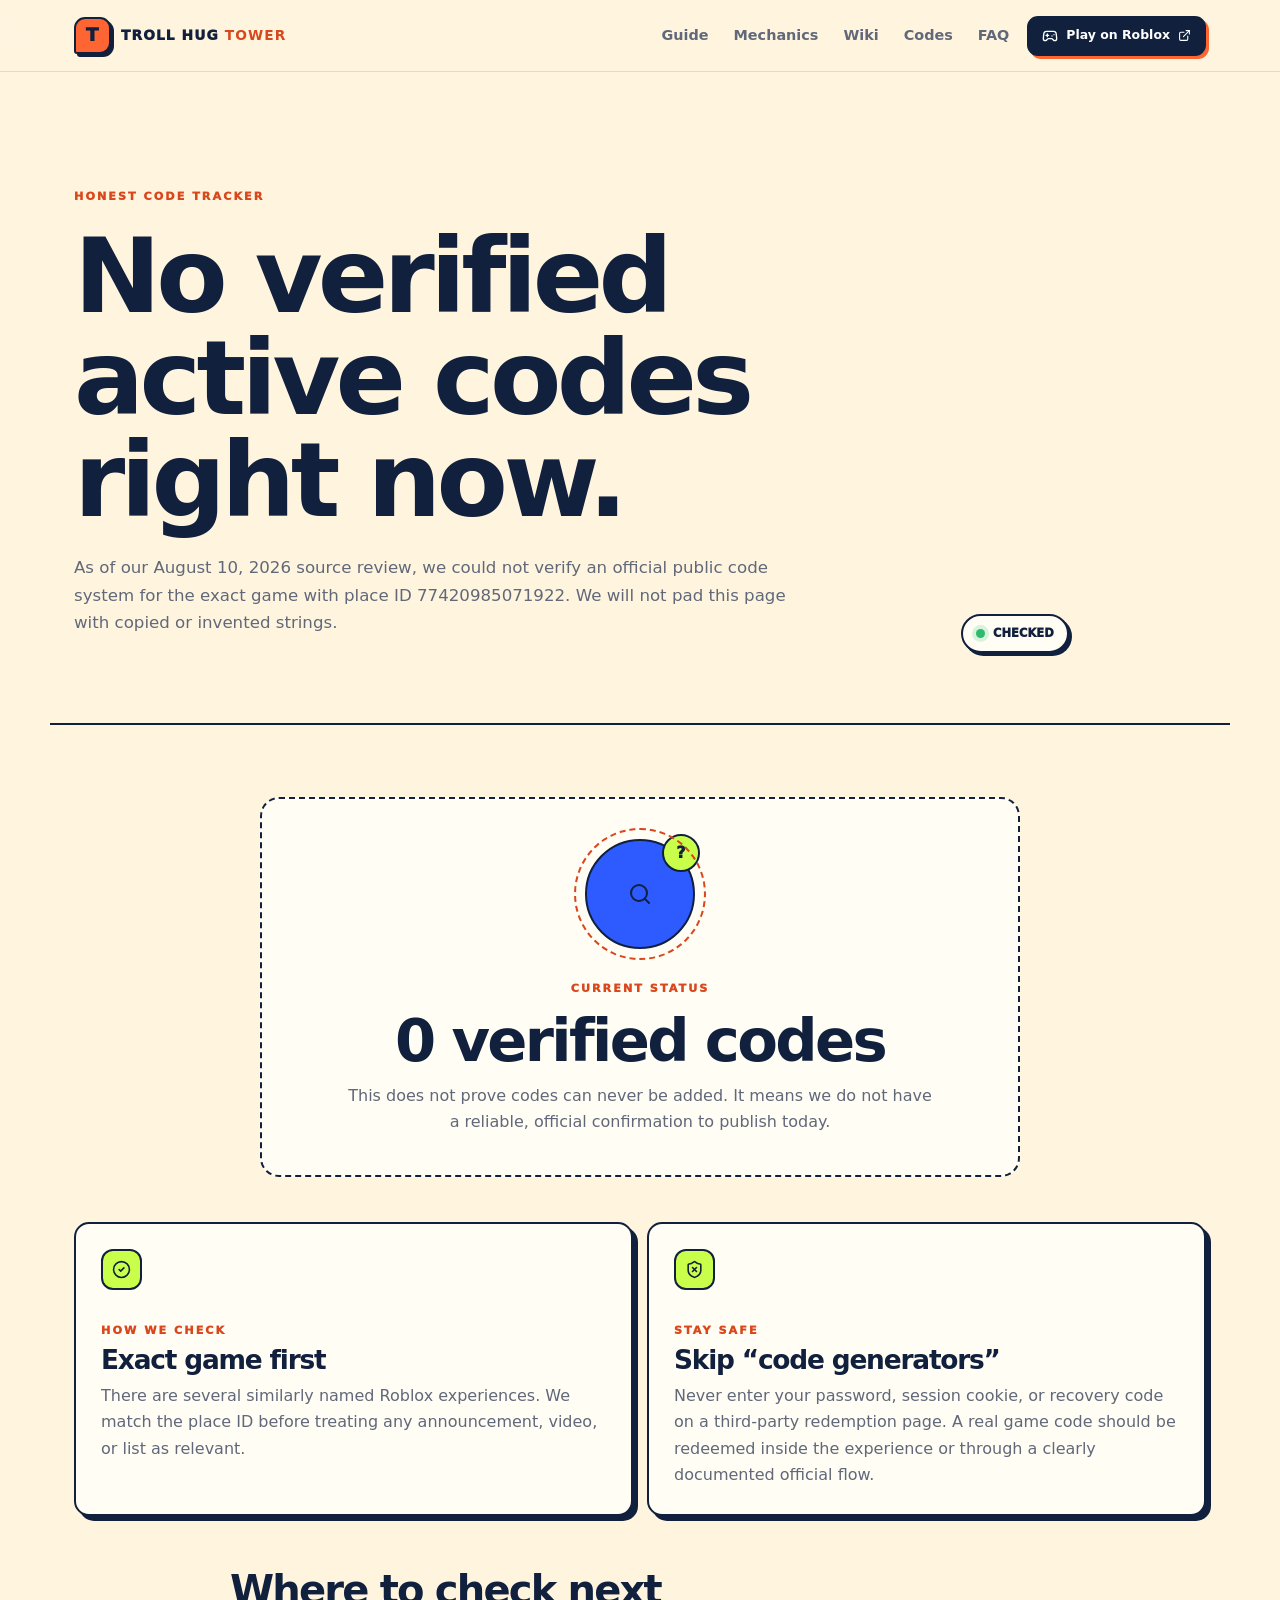
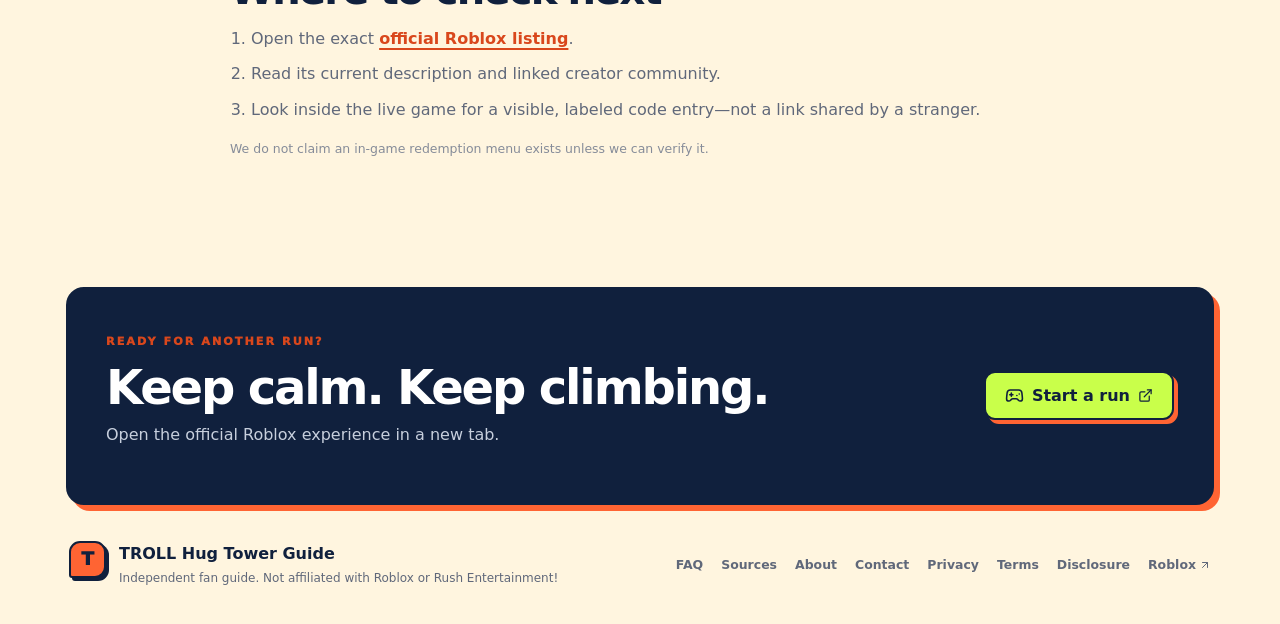
==== codes/index.html @ b9ec16e3 "Deploy TROLL Hug Tower guide" ====
<!DOCTYPE html><html lang="en"><head><meta charSet="utf-8"/><meta name="viewport" content="width=device-width, initial-scale=1"/><link rel="stylesheet" href="/_next/static/chunks/0kph47~e-.7jf.css" data-precedence="next"/><link rel="preload" as="script" fetchPriority="low" href="/_next/static/chunks/0tjosc5d5mc5-.js"/><script src="/_next/static/chunks/0037m9gpw..r6.js" async=""></script><script src="/_next/static/chunks/0lb28vs8w.3hs.js" async=""></script><script src="/_next/static/chunks/0f9v5zx4aqx9k.js" async=""></script><script src="/_next/static/chunks/turbopack-0t.p49p1cvdat.js" async=""></script><script src="/_next/static/chunks/05tnz4239b_il.js" async=""></script><script src="/_next/static/chunks/0p1ssqxck89fw.js" async=""></script><meta name="theme-color" content="#fff5df"/><meta name="color-scheme" content="light"/><title>TROLL Hug Tower Codes | THT Guide</title><meta name="description" content="Current TROLL Hug Tower code status, how we verify code claims, and how to avoid fake generators or unsafe redemption links."/><meta name="application-name" content="TROLL Hug Tower Guide"/><link rel="manifest" href="/manifest.webmanifest"/><meta name="robots" content="index, follow"/><link rel="canonical" href="https://trollhugtowerguide.wiki/codes/"/><meta property="og:title" content="TROLL Hug Tower Codes"/><meta property="og:description" content="Current TROLL Hug Tower code status, how we verify code claims, and how to avoid fake generators or unsafe redemption links."/><meta property="og:url" content="https://trollhugtowerguide.wiki/codes/"/><meta property="og:site_name" content="TROLL Hug Tower Guide"/><meta property="og:image" content="https://trollhugtowerguide.wiki/og.png"/><meta property="og:image:width" content="1731"/><meta property="og:image:height" content="909"/><meta property="og:image:alt" content="TROLL Hug Tower Guide — climb smart, expect chaos"/><meta property="og:type" content="website"/><meta name="twitter:card" content="summary_large_image"/><meta name="twitter:title" content="TROLL Hug Tower Codes"/><meta name="twitter:description" content="Current TROLL Hug Tower code status, how we verify code claims, and how to avoid fake generators or unsafe redemption links."/><meta name="twitter:image" content="https://trollhugtowerguide.wiki/og.png"/><link rel="shortcut icon" href="/favicon.svg"/><link rel="icon" href="/favicon.svg"/><script src="/_next/static/chunks/03~yq9q893hmn.js" noModule=""></script></head><body><div hidden=""><!--$--><!--/$--></div><a class="skip-link" href="#main">Skip to content</a><header class="site-header"><div class="nav-wrap"><a class="brand" aria-label="TROLL Hug Tower Guide home" href="/"><span class="brand-mark">T</span><span>TROLL HUG <b>TOWER</b></span></a><nav class="nav-links " aria-label="Main navigation"><a class="" href="/how-to-play/">Guide</a><a class="" href="/mechanics/">Mechanics</a><a class="" href="/wiki/">Wiki</a><a class="" href="/codes/">Codes</a><a class="" href="/faq/">FAQ</a><span class="mobile-play"><a class="button " href="https://www.roblox.com/games/77420985071922/TROLL-Hug-Tower" target="_blank" rel="noopener noreferrer"><svg xmlns="http://www.w3.org/2000/svg" width="19" height="19" viewBox="0 0 24 24" fill="none" stroke="currentColor" stroke-width="2" stroke-linecap="round" stroke-linejoin="round" class="lucide lucide-gamepad2 lucide-gamepad-2" aria-hidden="true"><line x1="6" x2="10" y1="11" y2="11"></line><line x1="8" x2="8" y1="9" y2="13"></line><line x1="15" x2="15.01" y1="12" y2="12"></line><line x1="18" x2="18.01" y1="10" y2="10"></line><path d="M17.32 5H6.68a4 4 0 0 0-3.978 3.59c-.006.052-.01.101-.017.152C2.604 9.416 2 14.456 2 16a3 3 0 0 0 3 3c1 0 1.5-.5 2-1l1.414-1.414A2 2 0 0 1 9.828 16h4.344a2 2 0 0 1 1.414.586L17 18c.5.5 1 1 2 1a3 3 0 0 0 3-3c0-1.545-.604-6.584-.685-7.258-.007-.05-.011-.1-.017-.151A4 4 0 0 0 17.32 5z"></path></svg>Play on Roblox<svg xmlns="http://www.w3.org/2000/svg" width="15" height="15" viewBox="0 0 24 24" fill="none" stroke="currentColor" stroke-width="2" stroke-linecap="round" stroke-linejoin="round" class="lucide lucide-external-link" aria-hidden="true"><path d="M15 3h6v6"></path><path d="M10 14 21 3"></path><path d="M18 13v6a2 2 0 0 1-2 2H5a2 2 0 0 1-2-2V8a2 2 0 0 1 2-2h6"></path></svg></a></span></nav><span class="desktop-play"><a class="button button-small" href="https://www.roblox.com/games/77420985071922/TROLL-Hug-Tower" target="_blank" rel="noopener noreferrer"><svg xmlns="http://www.w3.org/2000/svg" width="16" height="16" viewBox="0 0 24 24" fill="none" stroke="currentColor" stroke-width="2" stroke-linecap="round" stroke-linejoin="round" class="lucide lucide-gamepad2 lucide-gamepad-2" aria-hidden="true"><line x1="6" x2="10" y1="11" y2="11"></line><line x1="8" x2="8" y1="9" y2="13"></line><line x1="15" x2="15.01" y1="12" y2="12"></line><line x1="18" x2="18.01" y1="10" y2="10"></line><path d="M17.32 5H6.68a4 4 0 0 0-3.978 3.59c-.006.052-.01.101-.017.152C2.604 9.416 2 14.456 2 16a3 3 0 0 0 3 3c1 0 1.5-.5 2-1l1.414-1.414A2 2 0 0 1 9.828 16h4.344a2 2 0 0 1 1.414.586L17 18c.5.5 1 1 2 1a3 3 0 0 0 3-3c0-1.545-.604-6.584-.685-7.258-.007-.05-.011-.1-.017-.151A4 4 0 0 0 17.32 5z"></path></svg>Play on Roblox<svg xmlns="http://www.w3.org/2000/svg" width="13" height="13" viewBox="0 0 24 24" fill="none" stroke="currentColor" stroke-width="2" stroke-linecap="round" stroke-linejoin="round" class="lucide lucide-external-link" aria-hidden="true"><path d="M15 3h6v6"></path><path d="M10 14 21 3"></path><path d="M18 13v6a2 2 0 0 1-2 2H5a2 2 0 0 1-2-2V8a2 2 0 0 1 2-2h6"></path></svg></a></span><button class="menu-button" type="button" aria-expanded="false" aria-label="Open navigation"><svg xmlns="http://www.w3.org/2000/svg" width="24" height="24" viewBox="0 0 24 24" fill="none" stroke="currentColor" stroke-width="2" stroke-linecap="round" stroke-linejoin="round" class="lucide lucide-menu" aria-hidden="true"><path d="M4 12h16"></path><path d="M4 18h16"></path><path d="M4 6h16"></path></svg></button></div></header><main id="main"><section class="page-hero"><div><span class="eyebrow">HONEST CODE TRACKER</span><h1>No verified active codes right now.</h1><p>As of our August 10, 2026 source review, we could not verify an official public code system for the exact game with place ID 77420985071922. We will not pad this page with copied or invented strings.</p></div><div class="page-hero-aside"><div class="status-pill"><span></span> CHECKED</div></div></section><section class="content"><div class="code-empty"><div class="code-orbit"><svg xmlns="http://www.w3.org/2000/svg" width="24" height="24" viewBox="0 0 24 24" fill="none" stroke="currentColor" stroke-width="2" stroke-linecap="round" stroke-linejoin="round" class="lucide lucide-search" aria-hidden="true"><path d="m21 21-4.34-4.34"></path><circle cx="11" cy="11" r="8"></circle></svg><span>?</span></div><span class="eyebrow">CURRENT STATUS</span><h2>0 verified codes</h2><p>This does not prove codes can never be added. It means we do not have a reliable, official confirmation to publish today.</p></div><div class="content-grid"><article class="info-card"><svg xmlns="http://www.w3.org/2000/svg" width="24" height="24" viewBox="0 0 24 24" fill="none" stroke="currentColor" stroke-width="2" stroke-linecap="round" stroke-linejoin="round" class="lucide lucide-circle-check" aria-hidden="true"><circle cx="12" cy="12" r="10"></circle><path d="m9 12 2 2 4-4"></path></svg><span class="eyebrow">HOW WE CHECK</span><h2>Exact game first</h2><p>There are several similarly named Roblox experiences. We match the place ID before treating any announcement, video, or list as relevant.</p></article><article class="info-card"><svg xmlns="http://www.w3.org/2000/svg" width="24" height="24" viewBox="0 0 24 24" fill="none" stroke="currentColor" stroke-width="2" stroke-linecap="round" stroke-linejoin="round" class="lucide lucide-shield-x" aria-hidden="true"><path d="M20 13c0 5-3.5 7.5-7.66 8.95a1 1 0 0 1-.67-.01C7.5 20.5 4 18 4 13V6a1 1 0 0 1 1-1c2 0 4.5-1.2 6.24-2.72a1.17 1.17 0 0 1 1.52 0C14.51 3.81 17 5 19 5a1 1 0 0 1 1 1z"></path><path d="m14.5 9.5-5 5"></path><path d="m9.5 9.5 5 5"></path></svg><span class="eyebrow">STAY SAFE</span><h2>Skip “code generators”</h2><p>Never enter your password, session cookie, or recovery code on a third-party redemption page. A real game code should be redeemed inside the experience or through a clearly documented official flow.</p></article></div><div class="prose narrow-content"><h2>Where to check next</h2><ol><li>Open the exact <a class="text-link" href="https://www.roblox.com/games/77420985071922/TROLL-Hug-Tower" target="_blank" rel="noopener noreferrer">official Roblox listing</a>.</li><li>Read its current description and linked creator community.</li><li>Look inside the live game for a visible, labeled code entry—not a link shared by a stranger.</li></ol><p class="small-note">We do not claim an in-game redemption menu exists unless we can verify it.</p></div></section><!--$--><!--/$--></main><footer class="site-footer"><div class="footer-cta"><div><span class="eyebrow">READY FOR ANOTHER RUN?</span><h2>Keep calm. Keep climbing.</h2><p>Open the official Roblox experience in a new tab.</p></div><a class="button " href="https://www.roblox.com/games/77420985071922/TROLL-Hug-Tower" target="_blank" rel="noopener noreferrer"><svg xmlns="http://www.w3.org/2000/svg" width="19" height="19" viewBox="0 0 24 24" fill="none" stroke="currentColor" stroke-width="2" stroke-linecap="round" stroke-linejoin="round" class="lucide lucide-gamepad2 lucide-gamepad-2" aria-hidden="true"><line x1="6" x2="10" y1="11" y2="11"></line><line x1="8" x2="8" y1="9" y2="13"></line><line x1="15" x2="15.01" y1="12" y2="12"></line><line x1="18" x2="18.01" y1="10" y2="10"></line><path d="M17.32 5H6.68a4 4 0 0 0-3.978 3.59c-.006.052-.01.101-.017.152C2.604 9.416 2 14.456 2 16a3 3 0 0 0 3 3c1 0 1.5-.5 2-1l1.414-1.414A2 2 0 0 1 9.828 16h4.344a2 2 0 0 1 1.414.586L17 18c.5.5 1 1 2 1a3 3 0 0 0 3-3c0-1.545-.604-6.584-.685-7.258-.007-.05-.011-.1-.017-.151A4 4 0 0 0 17.32 5z"></path></svg>Start a run<svg xmlns="http://www.w3.org/2000/svg" width="15" height="15" viewBox="0 0 24 24" fill="none" stroke="currentColor" stroke-width="2" stroke-linecap="round" stroke-linejoin="round" class="lucide lucide-external-link" aria-hidden="true"><path d="M15 3h6v6"></path><path d="M10 14 21 3"></path><path d="M18 13v6a2 2 0 0 1-2 2H5a2 2 0 0 1-2-2V8a2 2 0 0 1 2-2h6"></path></svg></a></div><div class="footer-row"><div class="footer-brand"><span class="brand-mark">T</span><div><b>TROLL Hug Tower Guide</b><p>Independent fan guide. Not affiliated with Roblox or Rush Entertainment!</p></div></div><nav aria-label="Footer navigation"><a href="/faq/">FAQ</a><a href="/sources/">Sources</a><a href="/about/">About</a><a href="/contact/">Contact</a><a href="/privacy/">Privacy</a><a href="/terms/">Terms</a><a href="/disclosure/">Disclosure</a><a href="https://www.roblox.com" target="_blank" rel="noopener noreferrer">Roblox <svg xmlns="http://www.w3.org/2000/svg" width="12" height="12" viewBox="0 0 24 24" fill="none" stroke="currentColor" stroke-width="2" stroke-linecap="round" stroke-linejoin="round" class="lucide lucide-arrow-up-right" aria-hidden="true"><path d="M7 7h10v10"></path><path d="M7 17 17 7"></path></svg></a></nav></div></footer><script type="application/ld+json">{"@context":"https://schema.org","@graph":[{"@type":"WebSite","name":"TROLL Hug Tower Guide","url":"https://trollhugtowerguide.wiki","description":"Independent player guide and wiki for TROLL Hug Tower on Roblox.","inLanguage":"en","isAccessibleForFree":true},{"@type":"VideoGame","name":"TROLL Hug Tower 😁","url":"https://www.roblox.com/games/77420985071922/TROLL-Hug-Tower","gamePlatform":"Roblox","author":{"@type":"Organization","name":"Rush Entertainment!","url":"https://www.roblox.com/communities/35998478/Rush-Entertainment"}}]}</script><script src="/_next/static/chunks/0tjosc5d5mc5-.js" id="_R_" async=""></script><script>(self.__next_f=self.__next_f||[]).push([0])</script><script>self.__next_f.push([1,"1:\"$Sreact.fragment\"\n2:I[48563,[\"/_next/static/chunks/05tnz4239b_il.js\",\"/_next/static/chunks/0p1ssqxck89fw.js\"],\"SiteHeader\"]\n3:I[14975,[\"/_next/static/chunks/05tnz4239b_il.js\",\"/_next/static/chunks/0p1ssqxck89fw.js\"],\"default\"]\n4:I[77200,[\"/_next/static/chunks/05tnz4239b_il.js\",\"/_next/static/chunks/0p1ssqxck89fw.js\"],\"default\"]\n5:I[81004,[\"/_next/static/chunks/05tnz4239b_il.js\",\"/_next/static/chunks/0p1ssqxck89fw.js\"],\"\"]\nd:I[28674,[\"/_next/static/chunks/05tnz4239b_il.js\",\"/_next/static/chunks/0p1ssqxck89fw.js\"],\"default\",1]\n:HL[\"/_next/static/chunks/0kph47~e-.7jf.css\",\"style\"]\n"])</script><script>self.__next_f.push([1,"0:{\"P\":null,\"c\":[\"\",\"codes\",\"\"],\"q\":\"\",\"i\":false,\"f\":[[[\"\",{\"children\":[\"codes\",{\"children\":[\"__PAGE__\",{}]}]},\"$undefined\",\"$undefined\",16],[[\"$\",\"$1\",\"c\",{\"children\":[[[\"$\",\"link\",\"0\",{\"rel\":\"stylesheet\",\"href\":\"/_next/static/chunks/0kph47~e-.7jf.css\",\"precedence\":\"next\",\"crossOrigin\":\"$undefined\",\"nonce\":\"$undefined\"}],[\"$\",\"script\",\"script-0\",{\"src\":\"/_next/static/chunks/05tnz4239b_il.js\",\"async\":true,\"nonce\":\"$undefined\"}],[\"$\",\"script\",\"script-1\",{\"src\":\"/_next/static/chunks/0p1ssqxck89fw.js\",\"async\":true,\"nonce\":\"$undefined\"}]],[\"$\",\"html\",null,{\"lang\":\"en\",\"children\":[\"$\",\"body\",null,{\"children\":[[\"$\",\"a\",null,{\"className\":\"skip-link\",\"href\":\"#main\",\"children\":\"Skip to content\"}],[\"$\",\"$L2\",null,{}],[\"$\",\"main\",null,{\"id\":\"main\",\"children\":[\"$\",\"$L3\",null,{\"parallelRouterKey\":\"children\",\"error\":\"$undefined\",\"errorStyles\":\"$undefined\",\"errorScripts\":\"$undefined\",\"template\":[\"$\",\"$L4\",null,{}],\"templateStyles\":\"$undefined\",\"templateScripts\":\"$undefined\",\"notFound\":[[\"$\",\"section\",null,{\"className\":\"empty-page\",\"children\":[[\"$\",\"span\",null,{\"className\":\"sticker\",\"children\":\"404 · MISSED THE PLATFORM\"}],[\"$\",\"h1\",null,{\"children\":\"Back to the checkpoint.\"}],[\"$\",\"p\",null,{\"children\":\"This page is not part of the tower. Return home and choose another route.\"}],[\"$\",\"$L5\",null,{\"className\":\"button\",\"href\":\"/\",\"children\":[[\"$\",\"svg\",null,{\"ref\":\"$undefined\",\"xmlns\":\"http://www.w3.org/2000/svg\",\"width\":18,\"height\":18,\"viewBox\":\"0 0 24 24\",\"fill\":\"none\",\"stroke\":\"currentColor\",\"strokeWidth\":2,\"strokeLinecap\":\"round\",\"strokeLinejoin\":\"round\",\"className\":\"lucide lucide-arrow-left\",\"aria-hidden\":\"true\",\"children\":[[\"$\",\"path\",\"1l729n\",{\"d\":\"m12 19-7-7 7-7\"}],[\"$\",\"path\",\"x3x0zl\",{\"d\":\"M19 12H5\"}],\"$undefined\"]}],\" Back home\"]}]]}],[]],\"forbidden\":\"$undefined\",\"unauthorized\":\"$undefined\"}]}],[\"$\",\"footer\",null,{\"className\":\"site-footer\",\"children\":[[\"$\",\"div\",null,{\"className\":\"footer-cta\",\"children\":[[\"$\",\"div\",null,{\"children\":[[\"$\",\"span\",null,{\"className\":\"eyebrow\",\"children\":\"READY FOR ANOTHER RUN?\"}],[\"$\",\"h2\",null,{\"children\":\"Keep calm. Keep climbing.\"}],[\"$\",\"p\",null,{\"children\":\"Open the official Roblox experience in a new tab.\"}]]}],[\"$\",\"a\",null,{\"className\":\"button \",\"href\":\"https://www.roblox.com/games/77420985071922/TROLL-Hug-Tower\",\"target\":\"_blank\",\"rel\":\"noopener noreferrer\",\"children\":[[\"$\",\"svg\",null,{\"ref\":\"$undefined\",\"xmlns\":\"http://www.w3.org/2000/svg\",\"width\":19,\"height\":19,\"viewBox\":\"0 0 24 24\",\"fill\":\"none\",\"stroke\":\"currentColor\",\"strokeWidth\":2,\"strokeLinecap\":\"round\",\"strokeLinejoin\":\"round\",\"className\":\"lucide lucide-gamepad2 lucide-gamepad-2\",\"aria-hidden\":\"true\",\"children\":[[\"$\",\"line\",\"1gktln\",{\"x1\":\"6\",\"x2\":\"10\",\"y1\":\"11\",\"y2\":\"11\"}],[\"$\",\"line\",\"qnk9ow\",{\"x1\":\"8\",\"x2\":\"8\",\"y1\":\"9\",\"y2\":\"13\"}],[\"$\",\"line\",\"krot7o\",{\"x1\":\"15\",\"x2\":\"15.01\",\"y1\":\"12\",\"y2\":\"12\"}],[\"$\",\"line\",\"1lcuu1\",{\"x1\":\"18\",\"x2\":\"18.01\",\"y1\":\"10\",\"y2\":\"10\"}],[\"$\",\"path\",\"mfqc10\",{\"d\":\"M17.32 5H6.68a4 4 0 0 0-3.978 3.59c-.006.052-.01.101-.017.152C2.604 9.416 2 14.456 2 16a3 3 0 0 0 3 3c1 0 1.5-.5 2-1l1.414-1.414A2 2 0 0 1 9.828 16h4.344a2 2 0 0 1 1.414.586L17 18c.5.5 1 1 2 1a3 3 0 0 0 3-3c0-1.545-.604-6.584-.685-7.258-.007-.05-.011-.1-.017-.151A4 4 0 0 0 17.32 5z\"}],\"$undefined\"]}],\"Start a run\",[\"$\",\"svg\",null,{\"ref\":\"$undefined\",\"xmlns\":\"http://www.w3.org/2000/svg\",\"width\":15,\"height\":15,\"viewBox\":\"0 0 24 24\",\"fill\":\"none\",\"stroke\":\"currentColor\",\"strokeWidth\":2,\"strokeLinecap\":\"round\",\"strokeLinejoin\":\"round\",\"className\":\"lucide lucide-external-link\",\"aria-hidden\":\"true\",\"children\":[[\"$\",\"path\",\"1q9fwt\",{\"d\":\"M15 3h6v6\"}],[\"$\",\"path\",\"gplh6r\",{\"d\":\"M10 14 21 3\"}],[\"$\",\"path\",\"a6xqqp\",{\"d\":\"M18 13v6a2 2 0 0 1-2 2H5a2 2 0 0 1-2-2V8a2 2 0 0 1 2-2h6\"}],\"$undefined\"]}]]}]]}],[\"$\",\"div\",null,{\"className\":\"footer-row\",\"children\":[[\"$\",\"div\",null,{\"className\":\"footer-brand\",\"children\":[[\"$\",\"span\",null,{\"className\":\"brand-mark\",\"children\":\"T\"}],[\"$\",\"div\",null,{\"children\":[[\"$\",\"b\",null,{\"children\":\"TROLL Hug Tower Guide\"}],[\"$\",\"p\",null,{\"children\":\"Independent fan guide. Not affiliated with Roblox or Rush Entertainment!\"}]]}]]}],[\"$\",\"nav\",null,{\"aria-label\":\"Footer navigation\",\"children\":[[[\"$\",\"$L5\",\"/faq\",{\"href\":\"/faq\",\"children\":\"FAQ\"}],[\"$\",\"$L5\",\"/sources\",{\"href\":\"/sources\",\"children\":\"Sources\"}],[\"$\",\"$L5\",\"/about\",{\"href\":\"/about\",\"children\":\"About\"}],[\"$\",\"$L5\",\"/contact\",{\"href\":\"/contact\",\"children\":\"Contact\"}],[\"$\",\"$L5\",\"/privacy\",{\"href\":\"/privacy\",\"children\":\"Privacy\"}],[\"$\",\"$L5\",\"/terms\",{\"href\":\"/terms\",\"children\":\"Terms\"}],[\"$\",\"$L5\",\"/disclosure\",{\"href\":\"/disclosure\",\"children\":\"Disclosure\"}]],[\"$\",\"a\",null,{\"href\":\"https://www.roblox.com\",\"target\":\"_blank\",\"rel\":\"noopener noreferrer\",\"children\":[\"Roblox \",[\"$\",\"svg\",null,{\"ref\":\"$undefined\",\"xmlns\":\"http://www.w3.org/2000/svg\",\"width\":12,\"height\":12,\"viewBox\":\"0 0 24 24\",\"fill\":\"none\",\"stroke\":\"currentColor\",\"strokeWidth\":2,\"strokeLinecap\":\"round\",\"strokeLinejoin\":\"round\",\"className\":\"lucide lucide-arrow-up-right\",\"aria-hidden\":\"true\",\"children\":[\"$L6\",\"$L7\",\"$undefined\"]}]]}]]}]]}]]}],\"$L8\"]}]}]]}],{\"children\":[\"$L9\",{\"children\":[\"$La\",{},null,false,null]},null,false,\"$@b\"]},null,false,null],\"$Lc\",false]],\"m\":\"$undefined\",\"G\":[\"$d\",[\"$Le\"]],\"S\":true,\"h\":null,\"s\":\"$undefined\",\"l\":\"$undefined\",\"p\":\"$undefined\",\"d\":\"$undefined\",\"b\":\"alORFlDnJy-calxNZ7yRD\"}\n"])</script><script>self.__next_f.push([1,"f:I[92446,[\"/_next/static/chunks/05tnz4239b_il.js\",\"/_next/static/chunks/0p1ssqxck89fw.js\"],\"OutletBoundary\"]\n10:\"$Sreact.suspense\"\n13:I[92446,[\"/_next/static/chunks/05tnz4239b_il.js\",\"/_next/static/chunks/0p1ssqxck89fw.js\"],\"ViewportBoundary\"]\n15:I[92446,[\"/_next/static/chunks/05tnz4239b_il.js\",\"/_next/static/chunks/0p1ssqxck89fw.js\"],\"MetadataBoundary\"]\n6:[\"$\",\"path\",\"1tivn9\",{\"d\":\"M7 7h10v10\"}]\n7:[\"$\",\"path\",\"1vkiza\",{\"d\":\"M7 17 17 7\"}]\n8:[\"$\",\"script\",null,{\"type\":\"application/ld+json\",\"dangerouslySetInnerHTML\":{\"__html\":\"{\\\"@context\\\":\\\"https://schema.org\\\",\\\"@graph\\\":[{\\\"@type\\\":\\\"WebSite\\\",\\\"name\\\":\\\"TROLL Hug Tower Guide\\\",\\\"url\\\":\\\"https://trollhugtowerguide.wiki\\\",\\\"description\\\":\\\"Independent player guide and wiki for TROLL Hug Tower on Roblox.\\\",\\\"inLanguage\\\":\\\"en\\\",\\\"isAccessibleForFree\\\":true},{\\\"@type\\\":\\\"VideoGame\\\",\\\"name\\\":\\\"TROLL Hug Tower 😁\\\",\\\"url\\\":\\\"https://www.roblox.com/games/77420985071922/TROLL-Hug-Tower\\\",\\\"gamePlatform\\\":\\\"Roblox\\\",\\\"author\\\":{\\\"@type\\\":\\\"Organization\\\",\\\"name\\\":\\\"Rush Entertainment!\\\",\\\"url\\\":\\\"https://www.roblox.com/communities/35998478/Rush-Entertainment\\\"}}]}\"}}]\n9:[\"$\",\"$1\",\"c\",{\"children\":[null,[\"$\",\"$L3\",null,{\"parallelRouterKey\":\"children\",\"error\":\"$undefined\",\"errorStyles\":\"$undefined\",\"errorScripts\":\"$undefined\",\"template\":[\"$\",\"$L4\",null,{}],\"templateStyles\":\"$undefined\",\"templateScripts\":\"$undefined\",\"notFound\":\"$undefined\",\"forbidden\":\"$undefined\",\"unauthorized\":\"$undefined\"}]]}]\n"])</script><script>self.__next_f.push([1,"a:[\"$\",\"$1\",\"c\",{\"children\":[[[\"$\",\"section\",null,{\"className\":\"page-hero\",\"children\":[[\"$\",\"div\",null,{\"children\":[[\"$\",\"span\",null,{\"className\":\"eyebrow\",\"children\":\"HONEST CODE TRACKER\"}],[\"$\",\"h1\",null,{\"children\":\"No verified active codes right now.\"}],[\"$\",\"p\",null,{\"children\":\"As of our August 10, 2026 source review, we could not verify an official public code system for the exact game with place ID 77420985071922. We will not pad this page with copied or invented strings.\"}]]}],[\"$\",\"div\",null,{\"className\":\"page-hero-aside\",\"children\":[\"$\",\"div\",null,{\"className\":\"status-pill\",\"children\":[[\"$\",\"span\",null,{}],\" CHECKED\"]}]}]]}],[\"$\",\"section\",null,{\"className\":\"content\",\"children\":[[\"$\",\"div\",null,{\"className\":\"code-empty\",\"children\":[[\"$\",\"div\",null,{\"className\":\"code-orbit\",\"children\":[[\"$\",\"svg\",null,{\"ref\":\"$undefined\",\"xmlns\":\"http://www.w3.org/2000/svg\",\"width\":24,\"height\":24,\"viewBox\":\"0 0 24 24\",\"fill\":\"none\",\"stroke\":\"currentColor\",\"strokeWidth\":2,\"strokeLinecap\":\"round\",\"strokeLinejoin\":\"round\",\"className\":\"lucide lucide-search\",\"aria-hidden\":\"true\",\"children\":[[\"$\",\"path\",\"14j7rj\",{\"d\":\"m21 21-4.34-4.34\"}],[\"$\",\"circle\",\"4ej97u\",{\"cx\":\"11\",\"cy\":\"11\",\"r\":\"8\"}],\"$undefined\"]}],[\"$\",\"span\",null,{\"children\":\"?\"}]]}],[\"$\",\"span\",null,{\"className\":\"eyebrow\",\"children\":\"CURRENT STATUS\"}],[\"$\",\"h2\",null,{\"children\":\"0 verified codes\"}],[\"$\",\"p\",null,{\"children\":\"This does not prove codes can never be added. It means we do not have a reliable, official confirmation to publish today.\"}]]}],[\"$\",\"div\",null,{\"className\":\"content-grid\",\"children\":[[\"$\",\"article\",null,{\"className\":\"info-card\",\"children\":[[\"$\",\"svg\",null,{\"ref\":\"$undefined\",\"xmlns\":\"http://www.w3.org/2000/svg\",\"width\":24,\"height\":24,\"viewBox\":\"0 0 24 24\",\"fill\":\"none\",\"stroke\":\"currentColor\",\"strokeWidth\":2,\"strokeLinecap\":\"round\",\"strokeLinejoin\":\"round\",\"className\":\"lucide lucide-circle-check\",\"aria-hidden\":\"true\",\"children\":[[\"$\",\"circle\",\"1mglay\",{\"cx\":\"12\",\"cy\":\"12\",\"r\":\"10\"}],[\"$\",\"path\",\"dzmm74\",{\"d\":\"m9 12 2 2 4-4\"}],\"$undefined\"]}],[\"$\",\"span\",null,{\"className\":\"eyebrow\",\"children\":\"HOW WE CHECK\"}],[\"$\",\"h2\",null,{\"children\":\"Exact game first\"}],[\"$\",\"p\",null,{\"children\":\"There are several similarly named Roblox experiences. We match the place ID before treating any announcement, video, or list as relevant.\"}]]}],[\"$\",\"article\",null,{\"className\":\"info-card\",\"children\":[[\"$\",\"svg\",null,{\"ref\":\"$undefined\",\"xmlns\":\"http://www.w3.org/2000/svg\",\"width\":24,\"height\":24,\"viewBox\":\"0 0 24 24\",\"fill\":\"none\",\"stroke\":\"currentColor\",\"strokeWidth\":2,\"strokeLinecap\":\"round\",\"strokeLinejoin\":\"round\",\"className\":\"lucide lucide-shield-x\",\"aria-hidden\":\"true\",\"children\":[[\"$\",\"path\",\"oel41y\",{\"d\":\"M20 13c0 5-3.5 7.5-7.66 8.95a1 1 0 0 1-.67-.01C7.5 20.5 4 18 4 13V6a1 1 0 0 1 1-1c2 0 4.5-1.2 6.24-2.72a1.17 1.17 0 0 1 1.52 0C14.51 3.81 17 5 19 5a1 1 0 0 1 1 1z\"}],[\"$\",\"path\",\"17q4r4\",{\"d\":\"m14.5 9.5-5 5\"}],[\"$\",\"path\",\"18nt4w\",{\"d\":\"m9.5 9.5 5 5\"}],\"$undefined\"]}],[\"$\",\"span\",null,{\"className\":\"eyebrow\",\"children\":\"STAY SAFE\"}],[\"$\",\"h2\",null,{\"children\":\"Skip “code generators”\"}],[\"$\",\"p\",null,{\"children\":\"Never enter your password, session cookie, or recovery code on a third-party redemption page. A real game code should be redeemed inside the experience or through a clearly documented official flow.\"}]]}]]}],[\"$\",\"div\",null,{\"className\":\"prose narrow-content\",\"children\":[[\"$\",\"h2\",null,{\"children\":\"Where to check next\"}],[\"$\",\"ol\",null,{\"children\":[[\"$\",\"li\",null,{\"children\":[\"Open the exact \",[\"$\",\"a\",null,{\"className\":\"text-link\",\"href\":\"https://www.roblox.com/games/77420985071922/TROLL-Hug-Tower\",\"target\":\"_blank\",\"rel\":\"noopener noreferrer\",\"children\":\"official Roblox listing\"}],\".\"]}],[\"$\",\"li\",null,{\"children\":\"Read its current description and linked creator community.\"}],[\"$\",\"li\",null,{\"children\":\"Look inside the live game for a visible, labeled code entry—not a link shared by a stranger.\"}]]}],[\"$\",\"p\",null,{\"className\":\"small-note\",\"children\":\"We do not claim an in-game redemption menu exists unless we can verify it.\"}]]}]]}]],null,[\"$\",\"$Lf\",null,{\"children\":[\"$\",\"$10\",null,{\"name\":\"Next.MetadataOutlet\",\"children\":\"$@11\"}]}]]}]\n"])</script><script>self.__next_f.push([1,"12:[]\nb:\"$W12\"\nc:[\"$\",\"$1\",\"h\",{\"children\":[null,[\"$\",\"$L13\",null,{\"children\":\"$L14\"}],[\"$\",\"div\",null,{\"hidden\":true,\"children\":[\"$\",\"$L15\",null,{\"children\":[\"$\",\"$10\",null,{\"name\":\"Next.Metadata\",\"children\":\"$L16\"}]}]}],null]}]\ne:[\"$\",\"link\",\"0\",{\"rel\":\"stylesheet\",\"href\":\"/_next/static/chunks/0kph47~e-.7jf.css\",\"precedence\":\"next\",\"crossOrigin\":\"$undefined\",\"nonce\":\"$undefined\"}]\n"])</script><script>self.__next_f.push([1,"14:[[\"$\",\"meta\",\"0\",{\"charSet\":\"utf-8\"}],[\"$\",\"meta\",\"1\",{\"name\":\"viewport\",\"content\":\"width=device-width, initial-scale=1\"}],[\"$\",\"meta\",\"2\",{\"name\":\"theme-color\",\"content\":\"#fff5df\"}],[\"$\",\"meta\",\"3\",{\"name\":\"color-scheme\",\"content\":\"light\"}]]\n"])</script><script>self.__next_f.push([1,"17:I[79450,[\"/_next/static/chunks/05tnz4239b_il.js\",\"/_next/static/chunks/0p1ssqxck89fw.js\"],\"IconMark\"]\n11:null\n"])</script><script>self.__next_f.push([1,"16:[[\"$\",\"title\",\"0\",{\"children\":\"TROLL Hug Tower Codes | THT Guide\"}],[\"$\",\"meta\",\"1\",{\"name\":\"description\",\"content\":\"Current TROLL Hug Tower code status, how we verify code claims, and how to avoid fake generators or unsafe redemption links.\"}],[\"$\",\"meta\",\"2\",{\"name\":\"application-name\",\"content\":\"TROLL Hug Tower Guide\"}],[\"$\",\"link\",\"3\",{\"rel\":\"manifest\",\"href\":\"/manifest.webmanifest\",\"crossOrigin\":\"$undefined\"}],[\"$\",\"meta\",\"4\",{\"name\":\"robots\",\"content\":\"index, follow\"}],[\"$\",\"link\",\"5\",{\"rel\":\"canonical\",\"href\":\"https://trollhugtowerguide.wiki/codes/\"}],[\"$\",\"meta\",\"6\",{\"property\":\"og:title\",\"content\":\"TROLL Hug Tower Codes\"}],[\"$\",\"meta\",\"7\",{\"property\":\"og:description\",\"content\":\"Current TROLL Hug Tower code status, how we verify code claims, and how to avoid fake generators or unsafe redemption links.\"}],[\"$\",\"meta\",\"8\",{\"property\":\"og:url\",\"content\":\"https://trollhugtowerguide.wiki/codes/\"}],[\"$\",\"meta\",\"9\",{\"property\":\"og:site_name\",\"content\":\"TROLL Hug Tower Guide\"}],[\"$\",\"meta\",\"10\",{\"property\":\"og:image\",\"content\":\"https://trollhugtowerguide.wiki/og.png\"}],[\"$\",\"meta\",\"11\",{\"property\":\"og:image:width\",\"content\":\"1731\"}],[\"$\",\"meta\",\"12\",{\"property\":\"og:image:height\",\"content\":\"909\"}],[\"$\",\"meta\",\"13\",{\"property\":\"og:image:alt\",\"content\":\"TROLL Hug Tower Guide — climb smart, expect chaos\"}],[\"$\",\"meta\",\"14\",{\"property\":\"og:type\",\"content\":\"website\"}],[\"$\",\"meta\",\"15\",{\"name\":\"twitter:card\",\"content\":\"summary_large_image\"}],[\"$\",\"meta\",\"16\",{\"name\":\"twitter:title\",\"content\":\"TROLL Hug Tower Codes\"}],[\"$\",\"meta\",\"17\",{\"name\":\"twitter:description\",\"content\":\"Current TROLL Hug Tower code status, how we verify code claims, and how to avoid fake generators or unsafe redemption links.\"}],[\"$\",\"meta\",\"18\",{\"name\":\"twitter:image\",\"content\":\"https://trollhugtowerguide.wiki/og.png\"}],[\"$\",\"link\",\"19\",{\"rel\":\"shortcut icon\",\"href\":\"/favicon.svg\"}],[\"$\",\"link\",\"20\",{\"rel\":\"icon\",\"href\":\"/favicon.svg\"}],[\"$\",\"$L17\",\"21\",{}]]\n"])</script></body></html>
---- _next/static/chunks/0kph47~e-.7jf.css ----
:root{--paper:#fff5df;--paper-2:#fffdf4;--ink:#10203d;--muted:#60687a;--coral:#ff6433;--coral-dark:#d9471c;--lime:#c9ff4a;--blue:#2d5bff;--lavender:#c7b7ff;--line:#dcd7ca;--shadow:0 18px 50px #1721361f;--max:1180px}*{box-sizing:border-box}html{scroll-behavior:smooth}body{background:var(--paper);color:var(--ink);margin:0;font-family:Inter,ui-sans-serif,system-ui,-apple-system,BlinkMacSystemFont,Segoe UI,sans-serif;line-height:1.65}body:before{content:"";z-index:-1;pointer-events:none;opacity:.24;background-image:radial-gradient(#10203d .7px,#0000 .7px);background-size:16px 16px;position:fixed;inset:0;-webkit-mask-image:linear-gradient(#000,#0000 35%);mask-image:linear-gradient(#000,#0000 35%)}a{color:inherit;text-decoration:none}img{max-width:100%}button{font:inherit}:where(a,button,summary):focus-visible{outline:3px solid var(--coral);outline-offset:4px;border-radius:5px}.skip-link{z-index:100;background:var(--ink);color:#fff;border-radius:9px;padding:10px 14px;font-weight:800;position:fixed;top:-80px;left:16px}.skip-link:focus{top:12px}h1,h2,h3,p{margin-top:0}h1,h2,h3{letter-spacing:-.045em;line-height:.98}h1{font-size:clamp(3.1rem,13vw,7.2rem)}h2{font-size:clamp(2rem,7.8vw,3.7rem)}h3{font-size:1.45rem}p{color:var(--muted)}em{color:var(--coral-dark);font-style:normal}.site-header{z-index:50;-webkit-backdrop-filter:blur(18px);backdrop-filter:blur(18px);background:#fff5dfe8;border-bottom:1px solid #10203d1f;height:66px;position:sticky;top:0}.nav-wrap{max-width:var(--max);align-items:center;gap:18px;height:100%;margin:auto;padding:0 16px;display:flex}.brand{letter-spacing:.08em;white-space:nowrap;align-items:center;gap:10px;margin-right:auto;font-size:.78rem;font-weight:950;line-height:1.1;display:flex}.brand b{color:var(--coral-dark)}.brand-mark{background:var(--coral);border:2px solid var(--ink);width:37px;height:37px;box-shadow:3px 3px 0 var(--ink);border-radius:11px 11px 11px 3px;flex:none;place-items:center;font-size:1.15rem;font-weight:1000;display:grid}.nav-links{background:var(--paper-2);border-bottom:2px solid var(--ink);box-shadow:var(--shadow);padding:8px 16px 20px;display:none;position:absolute;top:65px;left:0;right:0}.nav-links.nav-open{flex-direction:column;display:flex}.nav-links>a{border-bottom:1px solid var(--line);color:var(--muted);padding:14px 2px;font-size:.9rem;font-weight:800}.nav-links>a:hover,.nav-links>a.active{color:var(--coral-dark)}.mobile-play{padding-top:16px}.mobile-play .button{width:100%}.desktop-play{display:none}.menu-button{width:41px;height:41px;color:var(--ink);background:var(--paper-2);border:2px solid var(--ink);box-shadow:3px 3px 0 var(--ink);cursor:pointer;border-radius:10px;place-items:center;display:grid}.button{color:#fff;background:var(--ink);border:2px solid var(--ink);min-height:49px;box-shadow:4px 4px 0 var(--coral);border-radius:11px;justify-content:center;align-items:center;gap:8px;padding:0 19px;font-weight:900;transition:transform .16s,box-shadow .16s;display:inline-flex}.button:hover{box-shadow:2px 2px 0 var(--coral);transform:translate(2px,2px)}.button-secondary{color:var(--ink);background:var(--paper-2);box-shadow:4px 4px 0 var(--lime)}.button-small{min-height:40px;box-shadow:3px 3px 0 var(--coral);padding:0 13px;font-size:.78rem}.text-link{color:var(--coral-dark);text-underline-offset:4px;align-items:center;gap:5px;font-weight:850;text-decoration:underline;text-decoration-thickness:2px;display:inline-flex}.eyebrow{color:var(--coral-dark);letter-spacing:.18em;text-transform:uppercase;font-size:.7rem;font-weight:950;line-height:1.2;display:inline-block}.sticker,.tag{border:1px solid var(--ink);background:var(--lime);letter-spacing:.12em;border-radius:999px;align-items:center;width:fit-content;padding:6px 11px;font-size:.67rem;font-weight:950;line-height:1.2;display:inline-flex;transform:rotate(-1.5deg)}.hero-shell{max-width:1320px;margin:auto;padding:16px}.hero-grid{border:2px solid var(--ink);background:var(--paper-2);box-shadow:7px 7px 0 var(--ink);border-radius:21px;overflow:hidden}.hero-copy{min-width:0;padding:36px 23px 42px}.hero-copy h1{max-width:700px;margin:24px 0 22px;font-weight:1000}.hero-copy p{max-width:610px;font-size:1rem}.hero-actions{flex-direction:column;gap:12px;margin-top:28px;display:flex}.trust-row{color:var(--muted);flex-wrap:wrap;gap:9px 16px;margin-top:27px;font-size:.76rem;font-weight:750;display:flex}.trust-row span{align-items:center;gap:6px;display:flex}.trust-row svg{color:var(--coral-dark)}.hero-art{background:var(--blue);border-top:2px solid var(--ink);min-height:360px;padding:28px 20px 42px;position:relative}.hero-art:before,.hero-art:after{content:"";border:2px solid var(--ink);background:var(--lime);position:absolute}.hero-art:before{border-radius:50%;width:48px;height:48px;top:9px;right:12px}.hero-art:after{background:var(--coral);border-radius:15px;width:26px;height:70px;bottom:16px;left:15px;transform:rotate(-19deg)}.art-frame{border:2px solid var(--ink);background:var(--ink);border-radius:17px;position:absolute;inset:42px 22px 63px;overflow:hidden;transform:rotate(1.8deg);box-shadow:8px 8px #17213638}.art-frame img{object-fit:cover;width:100%;height:100%}.art-label{z-index:2;color:#fff;background:var(--ink);border-radius:9px;justify-content:space-between;align-items:center;gap:14px;padding:10px 13px;font-size:.7rem;display:flex;position:absolute;bottom:26px;left:30px;right:30px}.art-label span{color:var(--lime);letter-spacing:.11em;font-weight:950}.float-card{z-index:3;border:2px solid var(--ink);box-shadow:4px 4px 0 var(--ink);align-items:center;gap:6px;font-weight:950;display:flex;position:absolute}.float-one{background:var(--coral);border-radius:12px;padding:8px 11px;top:22px;left:8px;transform:rotate(-7deg)}.float-two{background:var(--lime);border-radius:50%;flex-direction:column;padding:10px;line-height:.85;top:85px;right:6px;transform:rotate(8deg)}.float-two span{font-size:.55rem}.section{max-width:var(--max);margin:auto;padding:70px 16px}.section-kicker{border-bottom:2px solid var(--ink);color:var(--coral-dark);letter-spacing:.15em;justify-content:space-between;align-items:center;padding-bottom:13px;font-size:.7rem;font-weight:950;display:flex}.section-kicker b{color:var(--ink);font-size:1.2rem}.intro-grid{padding-top:30px}.intro-grid h2{margin-bottom:25px}.intro-grid p{margin-bottom:17px}.section-heading{margin-bottom:27px}.section-heading h2{max-width:760px;margin:10px 0 16px}.section-heading>p{max-width:450px}.step-grid{gap:14px;display:grid}.step-card{border:2px solid var(--ink);background:var(--paper-2);min-height:260px;box-shadow:5px 5px 0 var(--ink);border-radius:16px;padding:25px;position:relative;overflow:hidden}.step-card:after{content:"";opacity:.7;background:var(--blue);border-radius:50%;width:120px;height:120px;position:absolute;bottom:-50px;right:-55px}.step-2:after{background:var(--lime)}.step-3:after{background:var(--coral)}.step-number{color:var(--coral-dark);letter-spacing:.15em;font-size:.68rem;font-weight:950}.step-icon{width:45px;height:45px;color:var(--ink);background:var(--lime);border:2px solid var(--ink);border-radius:13px;place-items:center;margin:31px 0 24px;display:grid;transform:rotate(-4deg)}.step-2 .step-icon{background:var(--blue);transform:rotate(4deg)}.step-3 .step-icon{background:var(--coral)}.step-card h3{margin-bottom:11px}.step-card p{z-index:1;margin-bottom:0;position:relative}.bento{gap:14px;display:grid}.bento-card{border:2px solid var(--ink);background:var(--paper-2);min-height:260px;box-shadow:5px 5px 0 var(--ink);border-radius:17px;flex-direction:column;justify-content:space-between;gap:34px;padding:26px;transition:transform .18s;display:flex}.bento-card:hover{transform:translateY(-4px)rotate(-.4deg)}.bento-card h3{margin:0 0 10px;font-size:1.7rem}.bento-card p{color:#3d4657;margin-bottom:0}.bento-card>svg{align-self:flex-end}.bento-orange{background:var(--coral)}.bento-blue{background:var(--blue)}.bento-lime{background:var(--lime)}.bento-blue,.bento-blue p{color:#fff}.bento-card .tag{background:var(--paper-2)}.last-check{text-align:center;border-top:2px solid var(--ink)}.last-check blockquote{letter-spacing:-.04em;max-width:800px;margin:32px auto 18px;font-size:clamp(1.8rem,7vw,3rem);font-weight:950;line-height:1.1}.last-check p{max-width:590px;margin:auto}.page-hero{max-width:var(--max);border-bottom:2px solid var(--ink);margin:auto;padding:75px 16px 52px}.page-hero h1{max-width:980px;margin:18px 0 22px;font-size:clamp(3rem,11vw,6.5rem)}.page-hero p{max-width:750px;font-size:1.04rem}.page-hero-aside{margin-top:30px}.aside-card,.verified-tile{border:2px solid var(--ink);background:var(--lime);width:100%;box-shadow:4px 4px 0 var(--ink);border-radius:13px;padding:18px}.aside-card span,.verified-tile span{color:#465020;letter-spacing:.12em;font-size:.65rem;font-weight:950;display:block}.aside-card b,.verified-tile b{margin-top:5px;line-height:1.2;display:block}.verified-tile{background:var(--blue);grid-template-columns:auto 1fr;align-items:center;gap:2px 10px;display:grid}.verified-tile svg{grid-row:span 2}.status-pill{border:2px solid var(--ink);background:var(--paper-2);width:fit-content;box-shadow:3px 3px 0 var(--ink);border-radius:999px;align-items:center;gap:8px;padding:8px 13px;font-size:.72rem;font-weight:950;display:flex}.status-pill span{background:#2dbb6d;border-radius:50%;width:9px;height:9px;box-shadow:0 0 0 4px #2dbb6d2e}.content{max-width:var(--max);margin:auto;padding:52px 16px 90px}.notice{border:2px solid var(--ink);box-shadow:4px 4px 0 var(--ink);background:#fff1bc;border-radius:14px;padding:21px}.notice b{margin-bottom:4px;display:block}.notice p{color:#5b5237;margin:0}.guide-timeline{margin:48px 0}.guide-step{grid-template-columns:54px 1fr;gap:18px;padding-bottom:39px;display:grid;position:relative}.guide-step:not(:last-child):before{content:"";border-left:2px dashed #a9a399;position:absolute;top:54px;bottom:0;left:26px}.guide-marker{z-index:1;background:var(--blue);border:2px solid var(--ink);border-radius:15px;place-items:center;width:54px;height:54px;display:grid}.guide-step:nth-child(2n) .guide-marker{background:var(--lime);transform:rotate(3deg)}.guide-step h2{margin:8px 0 10px;font-size:1.75rem}.guide-step p{max-width:760px;margin:0}.two-column-callout{background:var(--ink);box-shadow:7px 7px 0 var(--coral);border-radius:18px;gap:25px;padding:26px;display:grid}.two-column-callout h2{color:#fff;margin:12px 0 0}.two-column-callout ul{color:#dbe2ee;margin:0;padding-left:20px}.two-column-callout li+li{margin-top:8px}.center-cta{text-align:center;margin:65px auto 0}.center-cta p{margin-bottom:15px;font-weight:800}.status-grid,.content-grid,.fact-grid,.wiki-sections{gap:14px;display:grid}.status-card,.info-card,.fact-grid article{border:2px solid var(--ink);background:var(--paper-2);box-shadow:5px 5px 0 var(--ink);border-radius:15px;padding:25px}.status-card>svg,.info-card>svg,.fact-grid article>svg{border:2px solid var(--ink);background:var(--lime);border-radius:12px;width:41px;height:41px;padding:9px}.status-card>span,.fact-grid article>span{color:var(--coral-dark);letter-spacing:.14em;margin-top:35px;font-size:.66rem;font-weight:950;display:block}.status-card h2,.info-card h2{margin:10px 0;font-size:1.65rem}.status-card p,.info-card p{margin-bottom:0}.status-confirmed{background:var(--lime)}.status-advice{background:var(--blue);color:#fff}.status-advice p,.status-advice>span{color:#fff}.status-unknown,.status-card>svg{background:var(--paper-2)}.prose{margin-top:55px}.prose h2{margin:40px 0 13px;font-size:clamp(1.7rem,6vw,2.5rem)}.prose p,.prose li{color:var(--muted)}.prose ul,.prose ol{padding-left:21px}.prose li+li{margin-top:9px}.mechanics-prose{max-width:820px}.warning-box{border:2px solid var(--ink);background:#ffe2e6;border-radius:14px;gap:15px;margin-top:42px;padding:22px;display:flex}.warning-box svg{color:var(--coral-dark);flex:none}.warning-box p{margin:5px 0 0}.fact-grid article{flex-direction:column;align-items:flex-start;min-height:215px;display:flex}.fact-grid article:nth-child(2){background:var(--blue);color:#fff}.fact-grid article:nth-child(2)>span,.fact-grid article:nth-child(2)>a{color:#fff}.fact-grid article:nth-child(3){background:var(--lime)}.fact-grid article>span{margin-top:24px}.fact-grid article>b{margin:8px 0 12px;font-size:1.15rem}.fact-grid article>a{color:var(--coral-dark);align-items:center;gap:4px;font-size:.8rem;font-weight:850;display:flex}.fact-grid article>a svg{width:14px}.fact-grid article>p{margin:0;font-size:.82rem}.term-list{margin:27px 0 0}.term-list div{border-top:1px solid var(--line);gap:3px;padding:16px 0;display:grid}.term-list dt{font-weight:950}.term-list dd{color:var(--muted);margin:0}.faq details{border-top:1px solid var(--line);padding:18px 0}.faq summary{cursor:pointer;font-weight:900}.faq details p{margin:11px 0 0}.faq details a{color:var(--coral-dark);text-decoration:underline}.faq-page{max-width:900px}.faq-list{border-top:2px solid var(--ink);margin-bottom:34px}.faq-list details{border-bottom:2px solid var(--ink);background:#fffdf4b3}.faq-list summary{cursor:pointer;align-items:baseline;gap:14px;padding:20px 4px;font-size:1.05rem;font-weight:900;display:flex}.faq-list summary span{color:var(--coral-dark);letter-spacing:.12em;font-size:.65rem}.faq-list details p{margin:0;padding:0 4px 22px 34px}.faq-page .notice a+a{margin-left:5px}.code-empty{text-align:center;border:2px dashed var(--ink);background:var(--paper-2);border-radius:19px;max-width:760px;margin:0 auto 45px;padding:40px 24px}.code-orbit{border:2px solid var(--ink);background:var(--blue);border-radius:50%;place-items:center;width:110px;height:110px;margin:0 auto 25px;display:grid;position:relative}.code-orbit:after{content:"";border:2px dashed var(--coral-dark);border-radius:50%;position:absolute;inset:-13px}.code-orbit span{background:var(--lime);border:2px solid var(--ink);border-radius:50%;place-items:center;width:38px;height:38px;font-weight:950;display:grid;position:absolute;top:-7px;right:-7px}.code-empty h2{margin:12px 0}.code-empty p{max-width:590px;margin:auto}.info-card .eyebrow{margin-top:25px;display:block}.small-note{font-size:.78rem;color:#868c99!important;margin-top:13px!important}.narrow-content{max-width:820px;margin-left:auto;margin-right:auto}.source-list{gap:13px;display:grid}.source-card{background:var(--paper-2);border:2px solid var(--ink);box-shadow:4px 4px 0 var(--ink);border-radius:15px;grid-template-columns:52px 1fr;gap:15px;padding:21px;display:grid}.source-index{color:var(--coral-dark);font-weight:950}.source-body h2{margin:7px 0 10px;font-size:1.4rem}.source-body p{margin-bottom:12px}.source-body a{color:var(--coral-dark);overflow-wrap:anywhere;align-items:center;gap:5px;font-size:.8rem;font-weight:900;display:inline-flex}.source-body a svg{width:14px}.source-tag{color:#596121;letter-spacing:.15em;font-size:.62rem;font-weight:950}.source-policy{padding:0 23px 25px}.legal{padding:80px 16px 105px}.legal h1{margin:15px 0 16px;font-size:clamp(3rem,12vw,5.7rem)}.legal h2{margin:39px 0 11px;font-size:1.55rem}.legal p{margin-bottom:13px}.updated{color:#8a8e97;font-size:.78rem}.empty-page{text-align:center;max-width:790px;min-height:62vh;margin:auto;padding:110px 16px}.empty-page h1{margin:25px 0 17px}.empty-page p{max-width:520px;margin:0 auto 28px}.site-footer{max-width:var(--max);margin:auto;padding:0 16px 35px}.footer-cta{color:#fff;background:var(--ink);border:2px solid var(--ink);box-shadow:6px 6px 0 var(--coral);border-radius:18px;padding:27px}.footer-cta h2{margin:11px 0;font-size:clamp(2rem,8vw,3rem)}.footer-cta p{color:#c7cfdd}.footer-cta .button{background:var(--lime);color:var(--ink);box-shadow:4px 4px 0 var(--coral);margin-top:20px}.footer-row{flex-direction:column;gap:27px;padding:36px 3px 0;display:flex}.footer-brand{align-items:flex-start;gap:13px;display:flex}.footer-brand b{display:block}.footer-brand p{max-width:480px;margin:2px 0 0;font-size:.75rem}.footer-row nav{flex-wrap:wrap;gap:10px 18px;display:flex}.footer-row nav a{color:var(--muted);align-items:center;gap:3px;font-size:.78rem;font-weight:750;display:inline-flex}.footer-row nav a:hover{color:var(--coral-dark)}@media (min-width:700px){.hero-actions{flex-direction:row}.step-grid,.status-grid{grid-template-columns:repeat(3,1fr)}.content-grid,.fact-grid,.wiki-sections{grid-template-columns:repeat(2,minmax(0,1fr))}.fact-grid article:nth-child(3){grid-column:auto}.term-list div{grid-template-columns:130px 1fr;gap:20px}.two-column-callout{grid-template-columns:1fr 1fr;align-items:start;padding:38px}.footer-cta{justify-content:space-between;align-items:center;gap:32px;padding:38px;display:flex}.footer-cta .button{flex:none;margin-top:0}.footer-row{flex-direction:row;justify-content:space-between}.footer-row nav{justify-content:flex-end}}@media (min-width:900px){.site-header{height:72px}.nav-wrap{padding:0 24px}.brand{font-size:.86rem}.menu-button,.mobile-play{display:none}.desktop-play{display:block}.nav-links{box-shadow:none;background:0 0;border:0;flex-direction:row;align-items:center;gap:25px;padding:0;display:flex;position:static}.nav-links>a{border-bottom:3px solid #0000;padding:24px 0 21px}.nav-links>a:hover,.nav-links>a.active{border-color:var(--coral)}.hero-shell{padding:34px 24px 60px}.hero-grid{grid-template-columns:1.06fr .94fr;min-height:650px;display:grid}.hero-copy{flex-direction:column;justify-content:center;padding:60px 42px 60px 55px;display:flex}.hero-copy h1{font-size:clamp(4.6rem,7.4vw,7rem)}.hero-copy p{font-size:1.08rem}.hero-art{border-top:0;border-left:2px solid var(--ink);min-height:100%}.art-frame{inset:76px 38px 90px}.art-label{bottom:48px;left:46px;right:46px}.float-one{top:42px;left:21px}.float-two{top:145px;right:16px}.section{padding:94px 24px}.intro-grid{grid-template-columns:1.15fr .85fr;align-items:start;gap:70px;padding-top:42px;display:grid}.intro-grid h2{margin:0}.section-heading{justify-content:space-between;align-items:flex-end;gap:50px;display:flex}.section-heading h2,.section-heading>p{margin-bottom:0}.step-card{min-height:330px;padding:30px}.bento{grid-template-columns:repeat(12,1fr)}.bento-main{grid-area:span 2/span 7;min-height:554px;padding:38px}.bento-main h3{max-width:600px;font-size:2.7rem}.bento-orange{grid-column:span 5}.bento-blue,.bento-lime{grid-column:span 6}.page-hero{grid-template-columns:1fr 245px;align-items:end;gap:55px;min-height:510px;padding:110px 24px 70px;display:grid}.page-hero-aside{margin-top:0}.content{padding:72px 24px 115px}.guide-step{grid-template-columns:70px 1fr;gap:30px;padding-bottom:48px}.guide-marker{width:70px;height:70px}.guide-step:not(:last-child):before{top:70px;left:34px}.guide-step h2{font-size:2.15rem}.status-card{min-height:330px;padding:30px}.fact-grid{grid-template-columns:repeat(4,1fr)}.wiki-sections{gap:60px}.source-card{grid-template-columns:75px 1fr;padding:28px}.legal{padding-top:110px}}@media (prefers-reduced-motion:reduce){*,:before,:after{scroll-behavior:auto!important;transition:none!important}}
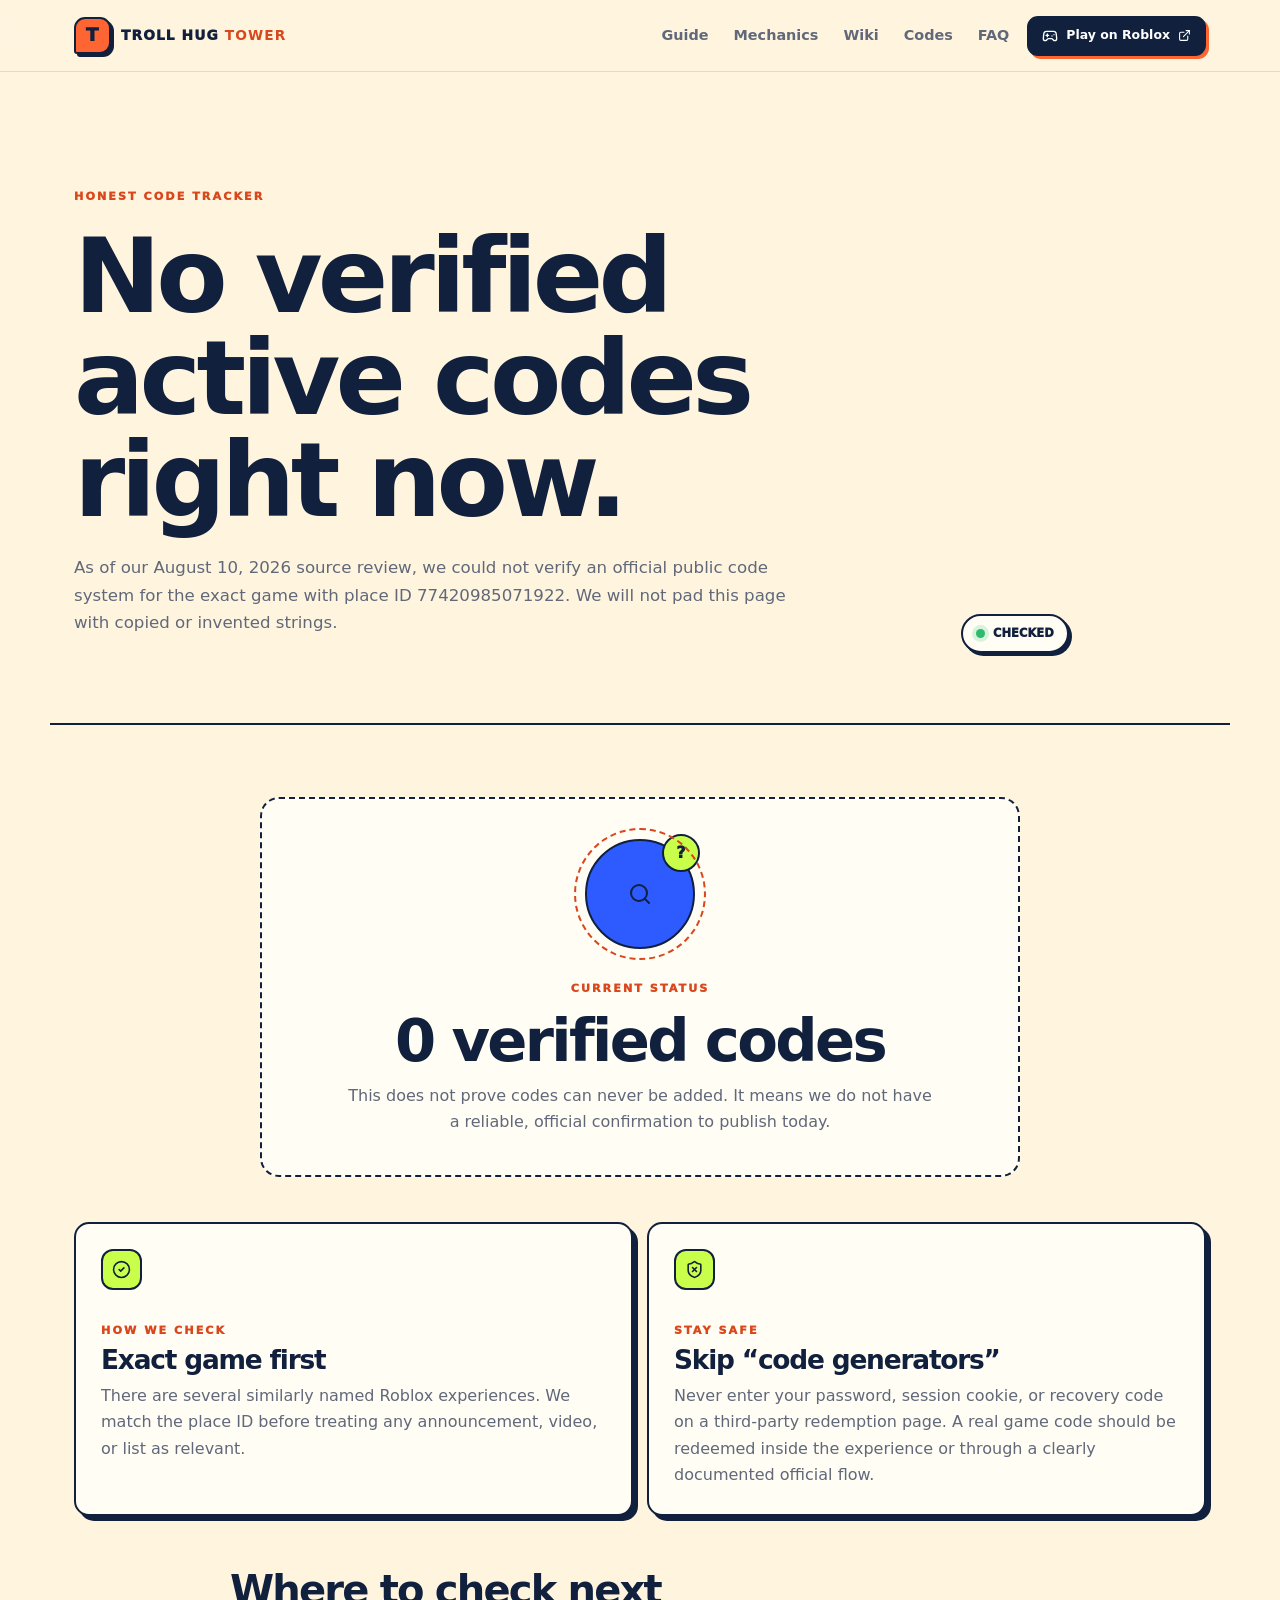
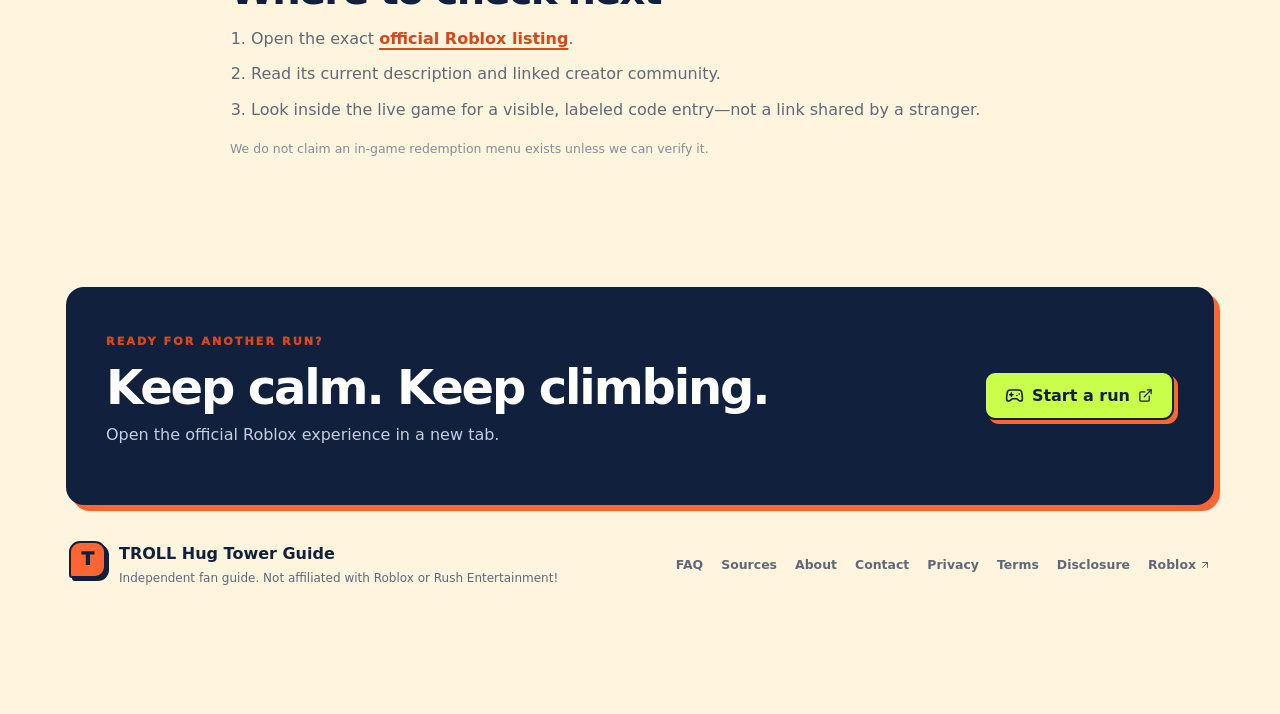
==== commit f9a9425d: "feat: add Adsterra placements" ====
--- a/codes/index.html
+++ b/codes/index.html
@@ -1 +1,4 @@
-<!DOCTYPE html><html lang="en"><head><meta charSet="utf-8"/><meta name="viewport" content="width=device-width, initial-scale=1"/><link rel="stylesheet" href="/_next/static/chunks/0kph47~e-.7jf.css" data-precedence="next"/><link rel="preload" as="script" fetchPriority="low" href="/_next/static/chunks/0tjosc5d5mc5-.js"/><script src="/_next/static/chunks/0037m9gpw..r6.js" async=""></script><script src="/_next/static/chunks/0lb28vs8w.3hs.js" async=""></script><script src="/_next/static/chunks/0f9v5zx4aqx9k.js" async=""></script><script src="/_next/static/chunks/turbopack-0t.p49p1cvdat.js" async=""></script><script src="/_next/static/chunks/05tnz4239b_il.js" async=""></script><script src="/_next/static/chunks/0p1ssqxck89fw.js" async=""></script><meta name="theme-color" content="#fff5df"/><meta name="color-scheme" content="light"/><title>TROLL Hug Tower Codes | THT Guide</title><meta name="description" content="Current TROLL Hug Tower code status, how we verify code claims, and how to avoid fake generators or unsafe redemption links."/><meta name="application-name" content="TROLL Hug Tower Guide"/><link rel="manifest" href="/manifest.webmanifest"/><meta name="robots" content="index, follow"/><link rel="canonical" href="https://trollhugtowerguide.wiki/codes/"/><meta property="og:title" content="TROLL Hug Tower Codes"/><meta property="og:description" content="Current TROLL Hug Tower code status, how we verify code claims, and how to avoid fake generators or unsafe redemption links."/><meta property="og:url" content="https://trollhugtowerguide.wiki/codes/"/><meta property="og:site_name" content="TROLL Hug Tower Guide"/><meta property="og:image" content="https://trollhugtowerguide.wiki/og.png"/><meta property="og:image:width" content="1731"/><meta property="og:image:height" content="909"/><meta property="og:image:alt" content="TROLL Hug Tower Guide — climb smart, expect chaos"/><meta property="og:type" content="website"/><meta name="twitter:card" content="summary_large_image"/><meta name="twitter:title" content="TROLL Hug Tower Codes"/><meta name="twitter:description" content="Current TROLL Hug Tower code status, how we verify code claims, and how to avoid fake generators or unsafe redemption links."/><meta name="twitter:image" content="https://trollhugtowerguide.wiki/og.png"/><link rel="shortcut icon" href="/favicon.svg"/><link rel="icon" href="/favicon.svg"/><script src="/_next/static/chunks/03~yq9q893hmn.js" noModule=""></script></head><body><div hidden=""><!--$--><!--/$--></div><a class="skip-link" href="#main">Skip to content</a><header class="site-header"><div class="nav-wrap"><a class="brand" aria-label="TROLL Hug Tower Guide home" href="/"><span class="brand-mark">T</span><span>TROLL HUG <b>TOWER</b></span></a><nav class="nav-links " aria-label="Main navigation"><a class="" href="/how-to-play/">Guide</a><a class="" href="/mechanics/">Mechanics</a><a class="" href="/wiki/">Wiki</a><a class="" href="/codes/">Codes</a><a class="" href="/faq/">FAQ</a><span class="mobile-play"><a class="button " href="https://www.roblox.com/games/77420985071922/TROLL-Hug-Tower" target="_blank" rel="noopener noreferrer"><svg xmlns="http://www.w3.org/2000/svg" width="19" height="19" viewBox="0 0 24 24" fill="none" stroke="currentColor" stroke-width="2" stroke-linecap="round" stroke-linejoin="round" class="lucide lucide-gamepad2 lucide-gamepad-2" aria-hidden="true"><line x1="6" x2="10" y1="11" y2="11"></line><line x1="8" x2="8" y1="9" y2="13"></line><line x1="15" x2="15.01" y1="12" y2="12"></line><line x1="18" x2="18.01" y1="10" y2="10"></line><path d="M17.32 5H6.68a4 4 0 0 0-3.978 3.59c-.006.052-.01.101-.017.152C2.604 9.416 2 14.456 2 16a3 3 0 0 0 3 3c1 0 1.5-.5 2-1l1.414-1.414A2 2 0 0 1 9.828 16h4.344a2 2 0 0 1 1.414.586L17 18c.5.5 1 1 2 1a3 3 0 0 0 3-3c0-1.545-.604-6.584-.685-7.258-.007-.05-.011-.1-.017-.151A4 4 0 0 0 17.32 5z"></path></svg>Play on Roblox<svg xmlns="http://www.w3.org/2000/svg" width="15" height="15" viewBox="0 0 24 24" fill="none" stroke="currentColor" stroke-width="2" stroke-linecap="round" stroke-linejoin="round" class="lucide lucide-external-link" aria-hidden="true"><path d="M15 3h6v6"></path><path d="M10 14 21 3"></path><path d="M18 13v6a2 2 0 0 1-2 2H5a2 2 0 0 1-2-2V8a2 2 0 0 1 2-2h6"></path></svg></a></span></nav><span class="desktop-play"><a class="button button-small" href="https://www.roblox.com/games/77420985071922/TROLL-Hug-Tower" target="_blank" rel="noopener noreferrer"><svg xmlns="http://www.w3.org/2000/svg" width="16" height="16" viewBox="0 0 24 24" fill="none" stroke="currentColor" stroke-width="2" stroke-linecap="round" stroke-linejoin="round" class="lucide lucide-gamepad2 lucide-gamepad-2" aria-hidden="true"><line x1="6" x2="10" y1="11" y2="11"></line><line x1="8" x2="8" y1="9" y2="13"></line><line x1="15" x2="15.01" y1="12" y2="12"></line><line x1="18" x2="18.01" y1="10" y2="10"></line><path d="M17.32 5H6.68a4 4 0 0 0-3.978 3.59c-.006.052-.01.101-.017.152C2.604 9.416 2 14.456 2 16a3 3 0 0 0 3 3c1 0 1.5-.5 2-1l1.414-1.414A2 2 0 0 1 9.828 16h4.344a2 2 0 0 1 1.414.586L17 18c.5.5 1 1 2 1a3 3 0 0 0 3-3c0-1.545-.604-6.584-.685-7.258-.007-.05-.011-.1-.017-.151A4 4 0 0 0 17.32 5z"></path></svg>Play on Roblox<svg xmlns="http://www.w3.org/2000/svg" width="13" height="13" viewBox="0 0 24 24" fill="none" stroke="currentColor" stroke-width="2" stroke-linecap="round" stroke-linejoin="round" class="lucide lucide-external-link" aria-hidden="true"><path d="M15 3h6v6"></path><path d="M10 14 21 3"></path><path d="M18 13v6a2 2 0 0 1-2 2H5a2 2 0 0 1-2-2V8a2 2 0 0 1 2-2h6"></path></svg></a></span><button class="menu-button" type="button" aria-expanded="false" aria-label="Open navigation"><svg xmlns="http://www.w3.org/2000/svg" width="24" height="24" viewBox="0 0 24 24" fill="none" stroke="currentColor" stroke-width="2" stroke-linecap="round" stroke-linejoin="round" class="lucide lucide-menu" aria-hidden="true"><path d="M4 12h16"></path><path d="M4 18h16"></path><path d="M4 6h16"></path></svg></button></div></header><main id="main"><section class="page-hero"><div><span class="eyebrow">HONEST CODE TRACKER</span><h1>No verified active codes right now.</h1><p>As of our August 10, 2026 source review, we could not verify an official public code system for the exact game with place ID 77420985071922. We will not pad this page with copied or invented strings.</p></div><div class="page-hero-aside"><div class="status-pill"><span></span> CHECKED</div></div></section><section class="content"><div class="code-empty"><div class="code-orbit"><svg xmlns="http://www.w3.org/2000/svg" width="24" height="24" viewBox="0 0 24 24" fill="none" stroke="currentColor" stroke-width="2" stroke-linecap="round" stroke-linejoin="round" class="lucide lucide-search" aria-hidden="true"><path d="m21 21-4.34-4.34"></path><circle cx="11" cy="11" r="8"></circle></svg><span>?</span></div><span class="eyebrow">CURRENT STATUS</span><h2>0 verified codes</h2><p>This does not prove codes can never be added. It means we do not have a reliable, official confirmation to publish today.</p></div><div class="content-grid"><article class="info-card"><svg xmlns="http://www.w3.org/2000/svg" width="24" height="24" viewBox="0 0 24 24" fill="none" stroke="currentColor" stroke-width="2" stroke-linecap="round" stroke-linejoin="round" class="lucide lucide-circle-check" aria-hidden="true"><circle cx="12" cy="12" r="10"></circle><path d="m9 12 2 2 4-4"></path></svg><span class="eyebrow">HOW WE CHECK</span><h2>Exact game first</h2><p>There are several similarly named Roblox experiences. We match the place ID before treating any announcement, video, or list as relevant.</p></article><article class="info-card"><svg xmlns="http://www.w3.org/2000/svg" width="24" height="24" viewBox="0 0 24 24" fill="none" stroke="currentColor" stroke-width="2" stroke-linecap="round" stroke-linejoin="round" class="lucide lucide-shield-x" aria-hidden="true"><path d="M20 13c0 5-3.5 7.5-7.66 8.95a1 1 0 0 1-.67-.01C7.5 20.5 4 18 4 13V6a1 1 0 0 1 1-1c2 0 4.5-1.2 6.24-2.72a1.17 1.17 0 0 1 1.52 0C14.51 3.81 17 5 19 5a1 1 0 0 1 1 1z"></path><path d="m14.5 9.5-5 5"></path><path d="m9.5 9.5 5 5"></path></svg><span class="eyebrow">STAY SAFE</span><h2>Skip “code generators”</h2><p>Never enter your password, session cookie, or recovery code on a third-party redemption page. A real game code should be redeemed inside the experience or through a clearly documented official flow.</p></article></div><div class="prose narrow-content"><h2>Where to check next</h2><ol><li>Open the exact <a class="text-link" href="https://www.roblox.com/games/77420985071922/TROLL-Hug-Tower" target="_blank" rel="noopener noreferrer">official Roblox listing</a>.</li><li>Read its current description and linked creator community.</li><li>Look inside the live game for a visible, labeled code entry—not a link shared by a stranger.</li></ol><p class="small-note">We do not claim an in-game redemption menu exists unless we can verify it.</p></div></section><!--$--><!--/$--></main><footer class="site-footer"><div class="footer-cta"><div><span class="eyebrow">READY FOR ANOTHER RUN?</span><h2>Keep calm. Keep climbing.</h2><p>Open the official Roblox experience in a new tab.</p></div><a class="button " href="https://www.roblox.com/games/77420985071922/TROLL-Hug-Tower" target="_blank" rel="noopener noreferrer"><svg xmlns="http://www.w3.org/2000/svg" width="19" height="19" viewBox="0 0 24 24" fill="none" stroke="currentColor" stroke-width="2" stroke-linecap="round" stroke-linejoin="round" class="lucide lucide-gamepad2 lucide-gamepad-2" aria-hidden="true"><line x1="6" x2="10" y1="11" y2="11"></line><line x1="8" x2="8" y1="9" y2="13"></line><line x1="15" x2="15.01" y1="12" y2="12"></line><line x1="18" x2="18.01" y1="10" y2="10"></line><path d="M17.32 5H6.68a4 4 0 0 0-3.978 3.59c-.006.052-.01.101-.017.152C2.604 9.416 2 14.456 2 16a3 3 0 0 0 3 3c1 0 1.5-.5 2-1l1.414-1.414A2 2 0 0 1 9.828 16h4.344a2 2 0 0 1 1.414.586L17 18c.5.5 1 1 2 1a3 3 0 0 0 3-3c0-1.545-.604-6.584-.685-7.258-.007-.05-.011-.1-.017-.151A4 4 0 0 0 17.32 5z"></path></svg>Start a run<svg xmlns="http://www.w3.org/2000/svg" width="15" height="15" viewBox="0 0 24 24" fill="none" stroke="currentColor" stroke-width="2" stroke-linecap="round" stroke-linejoin="round" class="lucide lucide-external-link" aria-hidden="true"><path d="M15 3h6v6"></path><path d="M10 14 21 3"></path><path d="M18 13v6a2 2 0 0 1-2 2H5a2 2 0 0 1-2-2V8a2 2 0 0 1 2-2h6"></path></svg></a></div><div class="footer-row"><div class="footer-brand"><span class="brand-mark">T</span><div><b>TROLL Hug Tower Guide</b><p>Independent fan guide. Not affiliated with Roblox or Rush Entertainment!</p></div></div><nav aria-label="Footer navigation"><a href="/faq/">FAQ</a><a href="/sources/">Sources</a><a href="/about/">About</a><a href="/contact/">Contact</a><a href="/privacy/">Privacy</a><a href="/terms/">Terms</a><a href="/disclosure/">Disclosure</a><a href="https://www.roblox.com" target="_blank" rel="noopener noreferrer">Roblox <svg xmlns="http://www.w3.org/2000/svg" width="12" height="12" viewBox="0 0 24 24" fill="none" stroke="currentColor" stroke-width="2" stroke-linecap="round" stroke-linejoin="round" class="lucide lucide-arrow-up-right" aria-hidden="true"><path d="M7 7h10v10"></path><path d="M7 17 17 7"></path></svg></a></nav></div></footer><script type="application/ld+json">{"@context":"https://schema.org","@graph":[{"@type":"WebSite","name":"TROLL Hug Tower Guide","url":"https://trollhugtowerguide.wiki","description":"Independent player guide and wiki for TROLL Hug Tower on Roblox.","inLanguage":"en","isAccessibleForFree":true},{"@type":"VideoGame","name":"TROLL Hug Tower 😁","url":"https://www.roblox.com/games/77420985071922/TROLL-Hug-Tower","gamePlatform":"Roblox","author":{"@type":"Organization","name":"Rush Entertainment!","url":"https://www.roblox.com/communities/35998478/Rush-Entertainment"}}]}</script><script src="/_next/static/chunks/0tjosc5d5mc5-.js" id="_R_" async=""></script><script>(self.__next_f=self.__next_f||[]).push([0])</script><script>self.__next_f.push([1,"1:\"$Sreact.fragment\"\n2:I[48563,[\"/_next/static/chunks/05tnz4239b_il.js\",\"/_next/static/chunks/0p1ssqxck89fw.js\"],\"SiteHeader\"]\n3:I[14975,[\"/_next/static/chunks/05tnz4239b_il.js\",\"/_next/static/chunks/0p1ssqxck89fw.js\"],\"default\"]\n4:I[77200,[\"/_next/static/chunks/05tnz4239b_il.js\",\"/_next/static/chunks/0p1ssqxck89fw.js\"],\"default\"]\n5:I[81004,[\"/_next/static/chunks/05tnz4239b_il.js\",\"/_next/static/chunks/0p1ssqxck89fw.js\"],\"\"]\nd:I[28674,[\"/_next/static/chunks/05tnz4239b_il.js\",\"/_next/static/chunks/0p1ssqxck89fw.js\"],\"default\",1]\n:HL[\"/_next/static/chunks/0kph47~e-.7jf.css\",\"style\"]\n"])</script><script>self.__next_f.push([1,"0:{\"P\":null,\"c\":[\"\",\"codes\",\"\"],\"q\":\"\",\"i\":false,\"f\":[[[\"\",{\"children\":[\"codes\",{\"children\":[\"__PAGE__\",{}]}]},\"$undefined\",\"$undefined\",16],[[\"$\",\"$1\",\"c\",{\"children\":[[[\"$\",\"link\",\"0\",{\"rel\":\"stylesheet\",\"href\":\"/_next/static/chunks/0kph47~e-.7jf.css\",\"precedence\":\"next\",\"crossOrigin\":\"$undefined\",\"nonce\":\"$undefined\"}],[\"$\",\"script\",\"script-0\",{\"src\":\"/_next/static/chunks/05tnz4239b_il.js\",\"async\":true,\"nonce\":\"$undefined\"}],[\"$\",\"script\",\"script-1\",{\"src\":\"/_next/static/chunks/0p1ssqxck89fw.js\",\"async\":true,\"nonce\":\"$undefined\"}]],[\"$\",\"html\",null,{\"lang\":\"en\",\"children\":[\"$\",\"body\",null,{\"children\":[[\"$\",\"a\",null,{\"className\":\"skip-link\",\"href\":\"#main\",\"children\":\"Skip to content\"}],[\"$\",\"$L2\",null,{}],[\"$\",\"main\",null,{\"id\":\"main\",\"children\":[\"$\",\"$L3\",null,{\"parallelRouterKey\":\"children\",\"error\":\"$undefined\",\"errorStyles\":\"$undefined\",\"errorScripts\":\"$undefined\",\"template\":[\"$\",\"$L4\",null,{}],\"templateStyles\":\"$undefined\",\"templateScripts\":\"$undefined\",\"notFound\":[[\"$\",\"section\",null,{\"className\":\"empty-page\",\"children\":[[\"$\",\"span\",null,{\"className\":\"sticker\",\"children\":\"404 · MISSED THE PLATFORM\"}],[\"$\",\"h1\",null,{\"children\":\"Back to the checkpoint.\"}],[\"$\",\"p\",null,{\"children\":\"This page is not part of the tower. Return home and choose another route.\"}],[\"$\",\"$L5\",null,{\"className\":\"button\",\"href\":\"/\",\"children\":[[\"$\",\"svg\",null,{\"ref\":\"$undefined\",\"xmlns\":\"http://www.w3.org/2000/svg\",\"width\":18,\"height\":18,\"viewBox\":\"0 0 24 24\",\"fill\":\"none\",\"stroke\":\"currentColor\",\"strokeWidth\":2,\"strokeLinecap\":\"round\",\"strokeLinejoin\":\"round\",\"className\":\"lucide lucide-arrow-left\",\"aria-hidden\":\"true\",\"children\":[[\"$\",\"path\",\"1l729n\",{\"d\":\"m12 19-7-7 7-7\"}],[\"$\",\"path\",\"x3x0zl\",{\"d\":\"M19 12H5\"}],\"$undefined\"]}],\" Back home\"]}]]}],[]],\"forbidden\":\"$undefined\",\"unauthorized\":\"$undefined\"}]}],[\"$\",\"footer\",null,{\"className\":\"site-footer\",\"children\":[[\"$\",\"div\",null,{\"className\":\"footer-cta\",\"children\":[[\"$\",\"div\",null,{\"children\":[[\"$\",\"span\",null,{\"className\":\"eyebrow\",\"children\":\"READY FOR ANOTHER RUN?\"}],[\"$\",\"h2\",null,{\"children\":\"Keep calm. Keep climbing.\"}],[\"$\",\"p\",null,{\"children\":\"Open the official Roblox experience in a new tab.\"}]]}],[\"$\",\"a\",null,{\"className\":\"button \",\"href\":\"https://www.roblox.com/games/77420985071922/TROLL-Hug-Tower\",\"target\":\"_blank\",\"rel\":\"noopener noreferrer\",\"children\":[[\"$\",\"svg\",null,{\"ref\":\"$undefined\",\"xmlns\":\"http://www.w3.org/2000/svg\",\"width\":19,\"height\":19,\"viewBox\":\"0 0 24 24\",\"fill\":\"none\",\"stroke\":\"currentColor\",\"strokeWidth\":2,\"strokeLinecap\":\"round\",\"strokeLinejoin\":\"round\",\"className\":\"lucide lucide-gamepad2 lucide-gamepad-2\",\"aria-hidden\":\"true\",\"children\":[[\"$\",\"line\",\"1gktln\",{\"x1\":\"6\",\"x2\":\"10\",\"y1\":\"11\",\"y2\":\"11\"}],[\"$\",\"line\",\"qnk9ow\",{\"x1\":\"8\",\"x2\":\"8\",\"y1\":\"9\",\"y2\":\"13\"}],[\"$\",\"line\",\"krot7o\",{\"x1\":\"15\",\"x2\":\"15.01\",\"y1\":\"12\",\"y2\":\"12\"}],[\"$\",\"line\",\"1lcuu1\",{\"x1\":\"18\",\"x2\":\"18.01\",\"y1\":\"10\",\"y2\":\"10\"}],[\"$\",\"path\",\"mfqc10\",{\"d\":\"M17.32 5H6.68a4 4 0 0 0-3.978 3.59c-.006.052-.01.101-.017.152C2.604 9.416 2 14.456 2 16a3 3 0 0 0 3 3c1 0 1.5-.5 2-1l1.414-1.414A2 2 0 0 1 9.828 16h4.344a2 2 0 0 1 1.414.586L17 18c.5.5 1 1 2 1a3 3 0 0 0 3-3c0-1.545-.604-6.584-.685-7.258-.007-.05-.011-.1-.017-.151A4 4 0 0 0 17.32 5z\"}],\"$undefined\"]}],\"Start a run\",[\"$\",\"svg\",null,{\"ref\":\"$undefined\",\"xmlns\":\"http://www.w3.org/2000/svg\",\"width\":15,\"height\":15,\"viewBox\":\"0 0 24 24\",\"fill\":\"none\",\"stroke\":\"currentColor\",\"strokeWidth\":2,\"strokeLinecap\":\"round\",\"strokeLinejoin\":\"round\",\"className\":\"lucide lucide-external-link\",\"aria-hidden\":\"true\",\"children\":[[\"$\",\"path\",\"1q9fwt\",{\"d\":\"M15 3h6v6\"}],[\"$\",\"path\",\"gplh6r\",{\"d\":\"M10 14 21 3\"}],[\"$\",\"path\",\"a6xqqp\",{\"d\":\"M18 13v6a2 2 0 0 1-2 2H5a2 2 0 0 1-2-2V8a2 2 0 0 1 2-2h6\"}],\"$undefined\"]}]]}]]}],[\"$\",\"div\",null,{\"className\":\"footer-row\",\"children\":[[\"$\",\"div\",null,{\"className\":\"footer-brand\",\"children\":[[\"$\",\"span\",null,{\"className\":\"brand-mark\",\"children\":\"T\"}],[\"$\",\"div\",null,{\"children\":[[\"$\",\"b\",null,{\"children\":\"TROLL Hug Tower Guide\"}],[\"$\",\"p\",null,{\"children\":\"Independent fan guide. Not affiliated with Roblox or Rush Entertainment!\"}]]}]]}],[\"$\",\"nav\",null,{\"aria-label\":\"Footer navigation\",\"children\":[[[\"$\",\"$L5\",\"/faq\",{\"href\":\"/faq\",\"children\":\"FAQ\"}],[\"$\",\"$L5\",\"/sources\",{\"href\":\"/sources\",\"children\":\"Sources\"}],[\"$\",\"$L5\",\"/about\",{\"href\":\"/about\",\"children\":\"About\"}],[\"$\",\"$L5\",\"/contact\",{\"href\":\"/contact\",\"children\":\"Contact\"}],[\"$\",\"$L5\",\"/privacy\",{\"href\":\"/privacy\",\"children\":\"Privacy\"}],[\"$\",\"$L5\",\"/terms\",{\"href\":\"/terms\",\"children\":\"Terms\"}],[\"$\",\"$L5\",\"/disclosure\",{\"href\":\"/disclosure\",\"children\":\"Disclosure\"}]],[\"$\",\"a\",null,{\"href\":\"https://www.roblox.com\",\"target\":\"_blank\",\"rel\":\"noopener noreferrer\",\"children\":[\"Roblox \",[\"$\",\"svg\",null,{\"ref\":\"$undefined\",\"xmlns\":\"http://www.w3.org/2000/svg\",\"width\":12,\"height\":12,\"viewBox\":\"0 0 24 24\",\"fill\":\"none\",\"stroke\":\"currentColor\",\"strokeWidth\":2,\"strokeLinecap\":\"round\",\"strokeLinejoin\":\"round\",\"className\":\"lucide lucide-arrow-up-right\",\"aria-hidden\":\"true\",\"children\":[\"$L6\",\"$L7\",\"$undefined\"]}]]}]]}]]}]]}],\"$L8\"]}]}]]}],{\"children\":[\"$L9\",{\"children\":[\"$La\",{},null,false,null]},null,false,\"$@b\"]},null,false,null],\"$Lc\",false]],\"m\":\"$undefined\",\"G\":[\"$d\",[\"$Le\"]],\"S\":true,\"h\":null,\"s\":\"$undefined\",\"l\":\"$undefined\",\"p\":\"$undefined\",\"d\":\"$undefined\",\"b\":\"alORFlDnJy-calxNZ7yRD\"}\n"])</script><script>self.__next_f.push([1,"f:I[92446,[\"/_next/static/chunks/05tnz4239b_il.js\",\"/_next/static/chunks/0p1ssqxck89fw.js\"],\"OutletBoundary\"]\n10:\"$Sreact.suspense\"\n13:I[92446,[\"/_next/static/chunks/05tnz4239b_il.js\",\"/_next/static/chunks/0p1ssqxck89fw.js\"],\"ViewportBoundary\"]\n15:I[92446,[\"/_next/static/chunks/05tnz4239b_il.js\",\"/_next/static/chunks/0p1ssqxck89fw.js\"],\"MetadataBoundary\"]\n6:[\"$\",\"path\",\"1tivn9\",{\"d\":\"M7 7h10v10\"}]\n7:[\"$\",\"path\",\"1vkiza\",{\"d\":\"M7 17 17 7\"}]\n8:[\"$\",\"script\",null,{\"type\":\"application/ld+json\",\"dangerouslySetInnerHTML\":{\"__html\":\"{\\\"@context\\\":\\\"https://schema.org\\\",\\\"@graph\\\":[{\\\"@type\\\":\\\"WebSite\\\",\\\"name\\\":\\\"TROLL Hug Tower Guide\\\",\\\"url\\\":\\\"https://trollhugtowerguide.wiki\\\",\\\"description\\\":\\\"Independent player guide and wiki for TROLL Hug Tower on Roblox.\\\",\\\"inLanguage\\\":\\\"en\\\",\\\"isAccessibleForFree\\\":true},{\\\"@type\\\":\\\"VideoGame\\\",\\\"name\\\":\\\"TROLL Hug Tower 😁\\\",\\\"url\\\":\\\"https://www.roblox.com/games/77420985071922/TROLL-Hug-Tower\\\",\\\"gamePlatform\\\":\\\"Roblox\\\",\\\"author\\\":{\\\"@type\\\":\\\"Organization\\\",\\\"name\\\":\\\"Rush Entertainment!\\\",\\\"url\\\":\\\"https://www.roblox.com/communities/35998478/Rush-Entertainment\\\"}}]}\"}}]\n9:[\"$\",\"$1\",\"c\",{\"children\":[null,[\"$\",\"$L3\",null,{\"parallelRouterKey\":\"children\",\"error\":\"$undefined\",\"errorStyles\":\"$undefined\",\"errorScripts\":\"$undefined\",\"template\":[\"$\",\"$L4\",null,{}],\"templateStyles\":\"$undefined\",\"templateScripts\":\"$undefined\",\"notFound\":\"$undefined\",\"forbidden\":\"$undefined\",\"unauthorized\":\"$undefined\"}]]}]\n"])</script><script>self.__next_f.push([1,"a:[\"$\",\"$1\",\"c\",{\"children\":[[[\"$\",\"section\",null,{\"className\":\"page-hero\",\"children\":[[\"$\",\"div\",null,{\"children\":[[\"$\",\"span\",null,{\"className\":\"eyebrow\",\"children\":\"HONEST CODE TRACKER\"}],[\"$\",\"h1\",null,{\"children\":\"No verified active codes right now.\"}],[\"$\",\"p\",null,{\"children\":\"As of our August 10, 2026 source review, we could not verify an official public code system for the exact game with place ID 77420985071922. We will not pad this page with copied or invented strings.\"}]]}],[\"$\",\"div\",null,{\"className\":\"page-hero-aside\",\"children\":[\"$\",\"div\",null,{\"className\":\"status-pill\",\"children\":[[\"$\",\"span\",null,{}],\" CHECKED\"]}]}]]}],[\"$\",\"section\",null,{\"className\":\"content\",\"children\":[[\"$\",\"div\",null,{\"className\":\"code-empty\",\"children\":[[\"$\",\"div\",null,{\"className\":\"code-orbit\",\"children\":[[\"$\",\"svg\",null,{\"ref\":\"$undefined\",\"xmlns\":\"http://www.w3.org/2000/svg\",\"width\":24,\"height\":24,\"viewBox\":\"0 0 24 24\",\"fill\":\"none\",\"stroke\":\"currentColor\",\"strokeWidth\":2,\"strokeLinecap\":\"round\",\"strokeLinejoin\":\"round\",\"className\":\"lucide lucide-search\",\"aria-hidden\":\"true\",\"children\":[[\"$\",\"path\",\"14j7rj\",{\"d\":\"m21 21-4.34-4.34\"}],[\"$\",\"circle\",\"4ej97u\",{\"cx\":\"11\",\"cy\":\"11\",\"r\":\"8\"}],\"$undefined\"]}],[\"$\",\"span\",null,{\"children\":\"?\"}]]}],[\"$\",\"span\",null,{\"className\":\"eyebrow\",\"children\":\"CURRENT STATUS\"}],[\"$\",\"h2\",null,{\"children\":\"0 verified codes\"}],[\"$\",\"p\",null,{\"children\":\"This does not prove codes can never be added. It means we do not have a reliable, official confirmation to publish today.\"}]]}],[\"$\",\"div\",null,{\"className\":\"content-grid\",\"children\":[[\"$\",\"article\",null,{\"className\":\"info-card\",\"children\":[[\"$\",\"svg\",null,{\"ref\":\"$undefined\",\"xmlns\":\"http://www.w3.org/2000/svg\",\"width\":24,\"height\":24,\"viewBox\":\"0 0 24 24\",\"fill\":\"none\",\"stroke\":\"currentColor\",\"strokeWidth\":2,\"strokeLinecap\":\"round\",\"strokeLinejoin\":\"round\",\"className\":\"lucide lucide-circle-check\",\"aria-hidden\":\"true\",\"children\":[[\"$\",\"circle\",\"1mglay\",{\"cx\":\"12\",\"cy\":\"12\",\"r\":\"10\"}],[\"$\",\"path\",\"dzmm74\",{\"d\":\"m9 12 2 2 4-4\"}],\"$undefined\"]}],[\"$\",\"span\",null,{\"className\":\"eyebrow\",\"children\":\"HOW WE CHECK\"}],[\"$\",\"h2\",null,{\"children\":\"Exact game first\"}],[\"$\",\"p\",null,{\"children\":\"There are several similarly named Roblox experiences. We match the place ID before treating any announcement, video, or list as relevant.\"}]]}],[\"$\",\"article\",null,{\"className\":\"info-card\",\"children\":[[\"$\",\"svg\",null,{\"ref\":\"$undefined\",\"xmlns\":\"http://www.w3.org/2000/svg\",\"width\":24,\"height\":24,\"viewBox\":\"0 0 24 24\",\"fill\":\"none\",\"stroke\":\"currentColor\",\"strokeWidth\":2,\"strokeLinecap\":\"round\",\"strokeLinejoin\":\"round\",\"className\":\"lucide lucide-shield-x\",\"aria-hidden\":\"true\",\"children\":[[\"$\",\"path\",\"oel41y\",{\"d\":\"M20 13c0 5-3.5 7.5-7.66 8.95a1 1 0 0 1-.67-.01C7.5 20.5 4 18 4 13V6a1 1 0 0 1 1-1c2 0 4.5-1.2 6.24-2.72a1.17 1.17 0 0 1 1.52 0C14.51 3.81 17 5 19 5a1 1 0 0 1 1 1z\"}],[\"$\",\"path\",\"17q4r4\",{\"d\":\"m14.5 9.5-5 5\"}],[\"$\",\"path\",\"18nt4w\",{\"d\":\"m9.5 9.5 5 5\"}],\"$undefined\"]}],[\"$\",\"span\",null,{\"className\":\"eyebrow\",\"children\":\"STAY SAFE\"}],[\"$\",\"h2\",null,{\"children\":\"Skip “code generators”\"}],[\"$\",\"p\",null,{\"children\":\"Never enter your password, session cookie, or recovery code on a third-party redemption page. A real game code should be redeemed inside the experience or through a clearly documented official flow.\"}]]}]]}],[\"$\",\"div\",null,{\"className\":\"prose narrow-content\",\"children\":[[\"$\",\"h2\",null,{\"children\":\"Where to check next\"}],[\"$\",\"ol\",null,{\"children\":[[\"$\",\"li\",null,{\"children\":[\"Open the exact \",[\"$\",\"a\",null,{\"className\":\"text-link\",\"href\":\"https://www.roblox.com/games/77420985071922/TROLL-Hug-Tower\",\"target\":\"_blank\",\"rel\":\"noopener noreferrer\",\"children\":\"official Roblox listing\"}],\".\"]}],[\"$\",\"li\",null,{\"children\":\"Read its current description and linked creator community.\"}],[\"$\",\"li\",null,{\"children\":\"Look inside the live game for a visible, labeled code entry—not a link shared by a stranger.\"}]]}],[\"$\",\"p\",null,{\"className\":\"small-note\",\"children\":\"We do not claim an in-game redemption menu exists unless we can verify it.\"}]]}]]}]],null,[\"$\",\"$Lf\",null,{\"children\":[\"$\",\"$10\",null,{\"name\":\"Next.MetadataOutlet\",\"children\":\"$@11\"}]}]]}]\n"])</script><script>self.__next_f.push([1,"12:[]\nb:\"$W12\"\nc:[\"$\",\"$1\",\"h\",{\"children\":[null,[\"$\",\"$L13\",null,{\"children\":\"$L14\"}],[\"$\",\"div\",null,{\"hidden\":true,\"children\":[\"$\",\"$L15\",null,{\"children\":[\"$\",\"$10\",null,{\"name\":\"Next.Metadata\",\"children\":\"$L16\"}]}]}],null]}]\ne:[\"$\",\"link\",\"0\",{\"rel\":\"stylesheet\",\"href\":\"/_next/static/chunks/0kph47~e-.7jf.css\",\"precedence\":\"next\",\"crossOrigin\":\"$undefined\",\"nonce\":\"$undefined\"}]\n"])</script><script>self.__next_f.push([1,"14:[[\"$\",\"meta\",\"0\",{\"charSet\":\"utf-8\"}],[\"$\",\"meta\",\"1\",{\"name\":\"viewport\",\"content\":\"width=device-width, initial-scale=1\"}],[\"$\",\"meta\",\"2\",{\"name\":\"theme-color\",\"content\":\"#fff5df\"}],[\"$\",\"meta\",\"3\",{\"name\":\"color-scheme\",\"content\":\"light\"}]]\n"])</script><script>self.__next_f.push([1,"17:I[79450,[\"/_next/static/chunks/05tnz4239b_il.js\",\"/_next/static/chunks/0p1ssqxck89fw.js\"],\"IconMark\"]\n11:null\n"])</script><script>self.__next_f.push([1,"16:[[\"$\",\"title\",\"0\",{\"children\":\"TROLL Hug Tower Codes | THT Guide\"}],[\"$\",\"meta\",\"1\",{\"name\":\"description\",\"content\":\"Current TROLL Hug Tower code status, how we verify code claims, and how to avoid fake generators or unsafe redemption links.\"}],[\"$\",\"meta\",\"2\",{\"name\":\"application-name\",\"content\":\"TROLL Hug Tower Guide\"}],[\"$\",\"link\",\"3\",{\"rel\":\"manifest\",\"href\":\"/manifest.webmanifest\",\"crossOrigin\":\"$undefined\"}],[\"$\",\"meta\",\"4\",{\"name\":\"robots\",\"content\":\"index, follow\"}],[\"$\",\"link\",\"5\",{\"rel\":\"canonical\",\"href\":\"https://trollhugtowerguide.wiki/codes/\"}],[\"$\",\"meta\",\"6\",{\"property\":\"og:title\",\"content\":\"TROLL Hug Tower Codes\"}],[\"$\",\"meta\",\"7\",{\"property\":\"og:description\",\"content\":\"Current TROLL Hug Tower code status, how we verify code claims, and how to avoid fake generators or unsafe redemption links.\"}],[\"$\",\"meta\",\"8\",{\"property\":\"og:url\",\"content\":\"https://trollhugtowerguide.wiki/codes/\"}],[\"$\",\"meta\",\"9\",{\"property\":\"og:site_name\",\"content\":\"TROLL Hug Tower Guide\"}],[\"$\",\"meta\",\"10\",{\"property\":\"og:image\",\"content\":\"https://trollhugtowerguide.wiki/og.png\"}],[\"$\",\"meta\",\"11\",{\"property\":\"og:image:width\",\"content\":\"1731\"}],[\"$\",\"meta\",\"12\",{\"property\":\"og:image:height\",\"content\":\"909\"}],[\"$\",\"meta\",\"13\",{\"property\":\"og:image:alt\",\"content\":\"TROLL Hug Tower Guide — climb smart, expect chaos\"}],[\"$\",\"meta\",\"14\",{\"property\":\"og:type\",\"content\":\"website\"}],[\"$\",\"meta\",\"15\",{\"name\":\"twitter:card\",\"content\":\"summary_large_image\"}],[\"$\",\"meta\",\"16\",{\"name\":\"twitter:title\",\"content\":\"TROLL Hug Tower Codes\"}],[\"$\",\"meta\",\"17\",{\"name\":\"twitter:description\",\"content\":\"Current TROLL Hug Tower code status, how we verify code claims, and how to avoid fake generators or unsafe redemption links.\"}],[\"$\",\"meta\",\"18\",{\"name\":\"twitter:image\",\"content\":\"https://trollhugtowerguide.wiki/og.png\"}],[\"$\",\"link\",\"19\",{\"rel\":\"shortcut icon\",\"href\":\"/favicon.svg\"}],[\"$\",\"link\",\"20\",{\"rel\":\"icon\",\"href\":\"/favicon.svg\"}],[\"$\",\"$L17\",\"21\",{}]]\n"])</script></body></html>+<!DOCTYPE html><html lang="en"><head><meta charSet="utf-8"/><meta name="viewport" content="width=device-width, initial-scale=1"/><link rel="stylesheet" href="/_next/static/chunks/0kph47~e-.7jf.css" data-precedence="next"/><link rel="preload" as="script" fetchPriority="low" href="/_next/static/chunks/0tjosc5d5mc5-.js"/><script src="/_next/static/chunks/0037m9gpw..r6.js" async=""></script><script src="/_next/static/chunks/0lb28vs8w.3hs.js" async=""></script><script src="/_next/static/chunks/0f9v5zx4aqx9k.js" async=""></script><script src="/_next/static/chunks/turbopack-0t.p49p1cvdat.js" async=""></script><script src="/_next/static/chunks/05tnz4239b_il.js" async=""></script><script src="/_next/static/chunks/0p1ssqxck89fw.js" async=""></script><meta name="theme-color" content="#fff5df"/><meta name="color-scheme" content="light"/><title>TROLL Hug Tower Codes | THT Guide</title><meta name="description" content="Current TROLL Hug Tower code status, how we verify code claims, and how to avoid fake generators or unsafe redemption links."/><meta name="application-name" content="TROLL Hug Tower Guide"/><link rel="manifest" href="/manifest.webmanifest"/><meta name="robots" content="index, follow"/><link rel="canonical" href="https://trollhugtowerguide.wiki/codes/"/><meta property="og:title" content="TROLL Hug Tower Codes"/><meta property="og:description" content="Current TROLL Hug Tower code status, how we verify code claims, and how to avoid fake generators or unsafe redemption links."/><meta property="og:url" content="https://trollhugtowerguide.wiki/codes/"/><meta property="og:site_name" content="TROLL Hug Tower Guide"/><meta property="og:image" content="https://trollhugtowerguide.wiki/og.png"/><meta property="og:image:width" content="1731"/><meta property="og:image:height" content="909"/><meta property="og:image:alt" content="TROLL Hug Tower Guide — climb smart, expect chaos"/><meta property="og:type" content="website"/><meta name="twitter:card" content="summary_large_image"/><meta name="twitter:title" content="TROLL Hug Tower Codes"/><meta name="twitter:description" content="Current TROLL Hug Tower code status, how we verify code claims, and how to avoid fake generators or unsafe redemption links."/><meta name="twitter:image" content="https://trollhugtowerguide.wiki/og.png"/><link rel="shortcut icon" href="/favicon.svg"/><link rel="icon" href="/favicon.svg"/><script src="/_next/static/chunks/03~yq9q893hmn.js" noModule=""></script></head><body><div hidden=""><!--$--><!--/$--></div><a class="skip-link" href="#main">Skip to content</a><header class="site-header"><div class="nav-wrap"><a class="brand" aria-label="TROLL Hug Tower Guide home" href="/"><span class="brand-mark">T</span><span>TROLL HUG <b>TOWER</b></span></a><nav class="nav-links " aria-label="Main navigation"><a class="" href="/how-to-play/">Guide</a><a class="" href="/mechanics/">Mechanics</a><a class="" href="/wiki/">Wiki</a><a class="" href="/codes/">Codes</a><a class="" href="/faq/">FAQ</a><span class="mobile-play"><a class="button " href="https://www.roblox.com/games/77420985071922/TROLL-Hug-Tower" target="_blank" rel="noopener noreferrer"><svg xmlns="http://www.w3.org/2000/svg" width="19" height="19" viewBox="0 0 24 24" fill="none" stroke="currentColor" stroke-width="2" stroke-linecap="round" stroke-linejoin="round" class="lucide lucide-gamepad2 lucide-gamepad-2" aria-hidden="true"><line x1="6" x2="10" y1="11" y2="11"></line><line x1="8" x2="8" y1="9" y2="13"></line><line x1="15" x2="15.01" y1="12" y2="12"></line><line x1="18" x2="18.01" y1="10" y2="10"></line><path d="M17.32 5H6.68a4 4 0 0 0-3.978 3.59c-.006.052-.01.101-.017.152C2.604 9.416 2 14.456 2 16a3 3 0 0 0 3 3c1 0 1.5-.5 2-1l1.414-1.414A2 2 0 0 1 9.828 16h4.344a2 2 0 0 1 1.414.586L17 18c.5.5 1 1 2 1a3 3 0 0 0 3-3c0-1.545-.604-6.584-.685-7.258-.007-.05-.011-.1-.017-.151A4 4 0 0 0 17.32 5z"></path></svg>Play on Roblox<svg xmlns="http://www.w3.org/2000/svg" width="15" height="15" viewBox="0 0 24 24" fill="none" stroke="currentColor" stroke-width="2" stroke-linecap="round" stroke-linejoin="round" class="lucide lucide-external-link" aria-hidden="true"><path d="M15 3h6v6"></path><path d="M10 14 21 3"></path><path d="M18 13v6a2 2 0 0 1-2 2H5a2 2 0 0 1-2-2V8a2 2 0 0 1 2-2h6"></path></svg></a></span></nav><span class="desktop-play"><a class="button button-small" href="https://www.roblox.com/games/77420985071922/TROLL-Hug-Tower" target="_blank" rel="noopener noreferrer"><svg xmlns="http://www.w3.org/2000/svg" width="16" height="16" viewBox="0 0 24 24" fill="none" stroke="currentColor" stroke-width="2" stroke-linecap="round" stroke-linejoin="round" class="lucide lucide-gamepad2 lucide-gamepad-2" aria-hidden="true"><line x1="6" x2="10" y1="11" y2="11"></line><line x1="8" x2="8" y1="9" y2="13"></line><line x1="15" x2="15.01" y1="12" y2="12"></line><line x1="18" x2="18.01" y1="10" y2="10"></line><path d="M17.32 5H6.68a4 4 0 0 0-3.978 3.59c-.006.052-.01.101-.017.152C2.604 9.416 2 14.456 2 16a3 3 0 0 0 3 3c1 0 1.5-.5 2-1l1.414-1.414A2 2 0 0 1 9.828 16h4.344a2 2 0 0 1 1.414.586L17 18c.5.5 1 1 2 1a3 3 0 0 0 3-3c0-1.545-.604-6.584-.685-7.258-.007-.05-.011-.1-.017-.151A4 4 0 0 0 17.32 5z"></path></svg>Play on Roblox<svg xmlns="http://www.w3.org/2000/svg" width="13" height="13" viewBox="0 0 24 24" fill="none" stroke="currentColor" stroke-width="2" stroke-linecap="round" stroke-linejoin="round" class="lucide lucide-external-link" aria-hidden="true"><path d="M15 3h6v6"></path><path d="M10 14 21 3"></path><path d="M18 13v6a2 2 0 0 1-2 2H5a2 2 0 0 1-2-2V8a2 2 0 0 1 2-2h6"></path></svg></a></span><button class="menu-button" type="button" aria-expanded="false" aria-label="Open navigation"><svg xmlns="http://www.w3.org/2000/svg" width="24" height="24" viewBox="0 0 24 24" fill="none" stroke="currentColor" stroke-width="2" stroke-linecap="round" stroke-linejoin="round" class="lucide lucide-menu" aria-hidden="true"><path d="M4 12h16"></path><path d="M4 18h16"></path><path d="M4 6h16"></path></svg></button></div></header><main id="main"><section class="page-hero"><div><span class="eyebrow">HONEST CODE TRACKER</span><h1>No verified active codes right now.</h1><p>As of our August 10, 2026 source review, we could not verify an official public code system for the exact game with place ID 77420985071922. We will not pad this page with copied or invented strings.</p></div><div class="page-hero-aside"><div class="status-pill"><span></span> CHECKED</div></div></section><section class="content"><div class="code-empty"><div class="code-orbit"><svg xmlns="http://www.w3.org/2000/svg" width="24" height="24" viewBox="0 0 24 24" fill="none" stroke="currentColor" stroke-width="2" stroke-linecap="round" stroke-linejoin="round" class="lucide lucide-search" aria-hidden="true"><path d="m21 21-4.34-4.34"></path><circle cx="11" cy="11" r="8"></circle></svg><span>?</span></div><span class="eyebrow">CURRENT STATUS</span><h2>0 verified codes</h2><p>This does not prove codes can never be added. It means we do not have a reliable, official confirmation to publish today.</p></div><div class="content-grid"><article class="info-card"><svg xmlns="http://www.w3.org/2000/svg" width="24" height="24" viewBox="0 0 24 24" fill="none" stroke="currentColor" stroke-width="2" stroke-linecap="round" stroke-linejoin="round" class="lucide lucide-circle-check" aria-hidden="true"><circle cx="12" cy="12" r="10"></circle><path d="m9 12 2 2 4-4"></path></svg><span class="eyebrow">HOW WE CHECK</span><h2>Exact game first</h2><p>There are several similarly named Roblox experiences. We match the place ID before treating any announcement, video, or list as relevant.</p></article><article class="info-card"><svg xmlns="http://www.w3.org/2000/svg" width="24" height="24" viewBox="0 0 24 24" fill="none" stroke="currentColor" stroke-width="2" stroke-linecap="round" stroke-linejoin="round" class="lucide lucide-shield-x" aria-hidden="true"><path d="M20 13c0 5-3.5 7.5-7.66 8.95a1 1 0 0 1-.67-.01C7.5 20.5 4 18 4 13V6a1 1 0 0 1 1-1c2 0 4.5-1.2 6.24-2.72a1.17 1.17 0 0 1 1.52 0C14.51 3.81 17 5 19 5a1 1 0 0 1 1 1z"></path><path d="m14.5 9.5-5 5"></path><path d="m9.5 9.5 5 5"></path></svg><span class="eyebrow">STAY SAFE</span><h2>Skip “code generators”</h2><p>Never enter your password, session cookie, or recovery code on a third-party redemption page. A real game code should be redeemed inside the experience or through a clearly documented official flow.</p></article></div><div class="prose narrow-content"><h2>Where to check next</h2><ol><li>Open the exact <a class="text-link" href="https://www.roblox.com/games/77420985071922/TROLL-Hug-Tower" target="_blank" rel="noopener noreferrer">official Roblox listing</a>.</li><li>Read its current description and linked creator community.</li><li>Look inside the live game for a visible, labeled code entry—not a link shared by a stranger.</li></ol><p class="small-note">We do not claim an in-game redemption menu exists unless we can verify it.</p></div></section><!--$--><!--/$--></main><footer class="site-footer"><div class="footer-cta"><div><span class="eyebrow">READY FOR ANOTHER RUN?</span><h2>Keep calm. Keep climbing.</h2><p>Open the official Roblox experience in a new tab.</p></div><a class="button " href="https://www.roblox.com/games/77420985071922/TROLL-Hug-Tower" target="_blank" rel="noopener noreferrer"><svg xmlns="http://www.w3.org/2000/svg" width="19" height="19" viewBox="0 0 24 24" fill="none" stroke="currentColor" stroke-width="2" stroke-linecap="round" stroke-linejoin="round" class="lucide lucide-gamepad2 lucide-gamepad-2" aria-hidden="true"><line x1="6" x2="10" y1="11" y2="11"></line><line x1="8" x2="8" y1="9" y2="13"></line><line x1="15" x2="15.01" y1="12" y2="12"></line><line x1="18" x2="18.01" y1="10" y2="10"></line><path d="M17.32 5H6.68a4 4 0 0 0-3.978 3.59c-.006.052-.01.101-.017.152C2.604 9.416 2 14.456 2 16a3 3 0 0 0 3 3c1 0 1.5-.5 2-1l1.414-1.414A2 2 0 0 1 9.828 16h4.344a2 2 0 0 1 1.414.586L17 18c.5.5 1 1 2 1a3 3 0 0 0 3-3c0-1.545-.604-6.584-.685-7.258-.007-.05-.011-.1-.017-.151A4 4 0 0 0 17.32 5z"></path></svg>Start a run<svg xmlns="http://www.w3.org/2000/svg" width="15" height="15" viewBox="0 0 24 24" fill="none" stroke="currentColor" stroke-width="2" stroke-linecap="round" stroke-linejoin="round" class="lucide lucide-external-link" aria-hidden="true"><path d="M15 3h6v6"></path><path d="M10 14 21 3"></path><path d="M18 13v6a2 2 0 0 1-2 2H5a2 2 0 0 1-2-2V8a2 2 0 0 1 2-2h6"></path></svg></a></div><div class="footer-row"><div class="footer-brand"><span class="brand-mark">T</span><div><b>TROLL Hug Tower Guide</b><p>Independent fan guide. Not affiliated with Roblox or Rush Entertainment!</p></div></div><nav aria-label="Footer navigation"><a href="/faq/">FAQ</a><a href="/sources/">Sources</a><a href="/about/">About</a><a href="/contact/">Contact</a><a href="/privacy/">Privacy</a><a href="/terms/">Terms</a><a href="/disclosure/">Disclosure</a><a href="https://www.roblox.com" target="_blank" rel="noopener noreferrer">Roblox <svg xmlns="http://www.w3.org/2000/svg" width="12" height="12" viewBox="0 0 24 24" fill="none" stroke="currentColor" stroke-width="2" stroke-linecap="round" stroke-linejoin="round" class="lucide lucide-arrow-up-right" aria-hidden="true"><path d="M7 7h10v10"></path><path d="M7 17 17 7"></path></svg></a></nav></div></footer><script type="application/ld+json">{"@context":"https://schema.org","@graph":[{"@type":"WebSite","name":"TROLL Hug Tower Guide","url":"https://trollhugtowerguide.wiki","description":"Independent player guide and wiki for TROLL Hug Tower on Roblox.","inLanguage":"en","isAccessibleForFree":true},{"@type":"VideoGame","name":"TROLL Hug Tower 😁","url":"https://www.roblox.com/games/77420985071922/TROLL-Hug-Tower","gamePlatform":"Roblox","author":{"@type":"Organization","name":"Rush Entertainment!","url":"https://www.roblox.com/communities/35998478/Rush-Entertainment"}}]}</script><script src="/_next/static/chunks/0tjosc5d5mc5-.js" id="_R_" async=""></script><script>(self.__next_f=self.__next_f||[]).push([0])</script><script>self.__next_f.push([1,"1:\"$Sreact.fragment\"\n2:I[48563,[\"/_next/static/chunks/05tnz4239b_il.js\",\"/_next/static/chunks/0p1ssqxck89fw.js\"],\"SiteHeader\"]\n3:I[14975,[\"/_next/static/chunks/05tnz4239b_il.js\",\"/_next/static/chunks/0p1ssqxck89fw.js\"],\"default\"]\n4:I[77200,[\"/_next/static/chunks/05tnz4239b_il.js\",\"/_next/static/chunks/0p1ssqxck89fw.js\"],\"default\"]\n5:I[81004,[\"/_next/static/chunks/05tnz4239b_il.js\",\"/_next/static/chunks/0p1ssqxck89fw.js\"],\"\"]\nd:I[28674,[\"/_next/static/chunks/05tnz4239b_il.js\",\"/_next/static/chunks/0p1ssqxck89fw.js\"],\"default\",1]\n:HL[\"/_next/static/chunks/0kph47~e-.7jf.css\",\"style\"]\n"])</script><script>self.__next_f.push([1,"0:{\"P\":null,\"c\":[\"\",\"codes\",\"\"],\"q\":\"\",\"i\":false,\"f\":[[[\"\",{\"children\":[\"codes\",{\"children\":[\"__PAGE__\",{}]}]},\"$undefined\",\"$undefined\",16],[[\"$\",\"$1\",\"c\",{\"children\":[[[\"$\",\"link\",\"0\",{\"rel\":\"stylesheet\",\"href\":\"/_next/static/chunks/0kph47~e-.7jf.css\",\"precedence\":\"next\",\"crossOrigin\":\"$undefined\",\"nonce\":\"$undefined\"}],[\"$\",\"script\",\"script-0\",{\"src\":\"/_next/static/chunks/05tnz4239b_il.js\",\"async\":true,\"nonce\":\"$undefined\"}],[\"$\",\"script\",\"script-1\",{\"src\":\"/_next/static/chunks/0p1ssqxck89fw.js\",\"async\":true,\"nonce\":\"$undefined\"}]],[\"$\",\"html\",null,{\"lang\":\"en\",\"children\":[\"$\",\"body\",null,{\"children\":[[\"$\",\"a\",null,{\"className\":\"skip-link\",\"href\":\"#main\",\"children\":\"Skip to content\"}],[\"$\",\"$L2\",null,{}],[\"$\",\"main\",null,{\"id\":\"main\",\"children\":[\"$\",\"$L3\",null,{\"parallelRouterKey\":\"children\",\"error\":\"$undefined\",\"errorStyles\":\"$undefined\",\"errorScripts\":\"$undefined\",\"template\":[\"$\",\"$L4\",null,{}],\"templateStyles\":\"$undefined\",\"templateScripts\":\"$undefined\",\"notFound\":[[\"$\",\"section\",null,{\"className\":\"empty-page\",\"children\":[[\"$\",\"span\",null,{\"className\":\"sticker\",\"children\":\"404 · MISSED THE PLATFORM\"}],[\"$\",\"h1\",null,{\"children\":\"Back to the checkpoint.\"}],[\"$\",\"p\",null,{\"children\":\"This page is not part of the tower. Return home and choose another route.\"}],[\"$\",\"$L5\",null,{\"className\":\"button\",\"href\":\"/\",\"children\":[[\"$\",\"svg\",null,{\"ref\":\"$undefined\",\"xmlns\":\"http://www.w3.org/2000/svg\",\"width\":18,\"height\":18,\"viewBox\":\"0 0 24 24\",\"fill\":\"none\",\"stroke\":\"currentColor\",\"strokeWidth\":2,\"strokeLinecap\":\"round\",\"strokeLinejoin\":\"round\",\"className\":\"lucide lucide-arrow-left\",\"aria-hidden\":\"true\",\"children\":[[\"$\",\"path\",\"1l729n\",{\"d\":\"m12 19-7-7 7-7\"}],[\"$\",\"path\",\"x3x0zl\",{\"d\":\"M19 12H5\"}],\"$undefined\"]}],\" Back home\"]}]]}],[]],\"forbidden\":\"$undefined\",\"unauthorized\":\"$undefined\"}]}],[\"$\",\"footer\",null,{\"className\":\"site-footer\",\"children\":[[\"$\",\"div\",null,{\"className\":\"footer-cta\",\"children\":[[\"$\",\"div\",null,{\"children\":[[\"$\",\"span\",null,{\"className\":\"eyebrow\",\"children\":\"READY FOR ANOTHER RUN?\"}],[\"$\",\"h2\",null,{\"children\":\"Keep calm. Keep climbing.\"}],[\"$\",\"p\",null,{\"children\":\"Open the official Roblox experience in a new tab.\"}]]}],[\"$\",\"a\",null,{\"className\":\"button \",\"href\":\"https://www.roblox.com/games/77420985071922/TROLL-Hug-Tower\",\"target\":\"_blank\",\"rel\":\"noopener noreferrer\",\"children\":[[\"$\",\"svg\",null,{\"ref\":\"$undefined\",\"xmlns\":\"http://www.w3.org/2000/svg\",\"width\":19,\"height\":19,\"viewBox\":\"0 0 24 24\",\"fill\":\"none\",\"stroke\":\"currentColor\",\"strokeWidth\":2,\"strokeLinecap\":\"round\",\"strokeLinejoin\":\"round\",\"className\":\"lucide lucide-gamepad2 lucide-gamepad-2\",\"aria-hidden\":\"true\",\"children\":[[\"$\",\"line\",\"1gktln\",{\"x1\":\"6\",\"x2\":\"10\",\"y1\":\"11\",\"y2\":\"11\"}],[\"$\",\"line\",\"qnk9ow\",{\"x1\":\"8\",\"x2\":\"8\",\"y1\":\"9\",\"y2\":\"13\"}],[\"$\",\"line\",\"krot7o\",{\"x1\":\"15\",\"x2\":\"15.01\",\"y1\":\"12\",\"y2\":\"12\"}],[\"$\",\"line\",\"1lcuu1\",{\"x1\":\"18\",\"x2\":\"18.01\",\"y1\":\"10\",\"y2\":\"10\"}],[\"$\",\"path\",\"mfqc10\",{\"d\":\"M17.32 5H6.68a4 4 0 0 0-3.978 3.59c-.006.052-.01.101-.017.152C2.604 9.416 2 14.456 2 16a3 3 0 0 0 3 3c1 0 1.5-.5 2-1l1.414-1.414A2 2 0 0 1 9.828 16h4.344a2 2 0 0 1 1.414.586L17 18c.5.5 1 1 2 1a3 3 0 0 0 3-3c0-1.545-.604-6.584-.685-7.258-.007-.05-.011-.1-.017-.151A4 4 0 0 0 17.32 5z\"}],\"$undefined\"]}],\"Start a run\",[\"$\",\"svg\",null,{\"ref\":\"$undefined\",\"xmlns\":\"http://www.w3.org/2000/svg\",\"width\":15,\"height\":15,\"viewBox\":\"0 0 24 24\",\"fill\":\"none\",\"stroke\":\"currentColor\",\"strokeWidth\":2,\"strokeLinecap\":\"round\",\"strokeLinejoin\":\"round\",\"className\":\"lucide lucide-external-link\",\"aria-hidden\":\"true\",\"children\":[[\"$\",\"path\",\"1q9fwt\",{\"d\":\"M15 3h6v6\"}],[\"$\",\"path\",\"gplh6r\",{\"d\":\"M10 14 21 3\"}],[\"$\",\"path\",\"a6xqqp\",{\"d\":\"M18 13v6a2 2 0 0 1-2 2H5a2 2 0 0 1-2-2V8a2 2 0 0 1 2-2h6\"}],\"$undefined\"]}]]}]]}],[\"$\",\"div\",null,{\"className\":\"footer-row\",\"children\":[[\"$\",\"div\",null,{\"className\":\"footer-brand\",\"children\":[[\"$\",\"span\",null,{\"className\":\"brand-mark\",\"children\":\"T\"}],[\"$\",\"div\",null,{\"children\":[[\"$\",\"b\",null,{\"children\":\"TROLL Hug Tower Guide\"}],[\"$\",\"p\",null,{\"children\":\"Independent fan guide. Not affiliated with Roblox or Rush Entertainment!\"}]]}]]}],[\"$\",\"nav\",null,{\"aria-label\":\"Footer navigation\",\"children\":[[[\"$\",\"$L5\",\"/faq\",{\"href\":\"/faq\",\"children\":\"FAQ\"}],[\"$\",\"$L5\",\"/sources\",{\"href\":\"/sources\",\"children\":\"Sources\"}],[\"$\",\"$L5\",\"/about\",{\"href\":\"/about\",\"children\":\"About\"}],[\"$\",\"$L5\",\"/contact\",{\"href\":\"/contact\",\"children\":\"Contact\"}],[\"$\",\"$L5\",\"/privacy\",{\"href\":\"/privacy\",\"children\":\"Privacy\"}],[\"$\",\"$L5\",\"/terms\",{\"href\":\"/terms\",\"children\":\"Terms\"}],[\"$\",\"$L5\",\"/disclosure\",{\"href\":\"/disclosure\",\"children\":\"Disclosure\"}]],[\"$\",\"a\",null,{\"href\":\"https://www.roblox.com\",\"target\":\"_blank\",\"rel\":\"noopener noreferrer\",\"children\":[\"Roblox \",[\"$\",\"svg\",null,{\"ref\":\"$undefined\",\"xmlns\":\"http://www.w3.org/2000/svg\",\"width\":12,\"height\":12,\"viewBox\":\"0 0 24 24\",\"fill\":\"none\",\"stroke\":\"currentColor\",\"strokeWidth\":2,\"strokeLinecap\":\"round\",\"strokeLinejoin\":\"round\",\"className\":\"lucide lucide-arrow-up-right\",\"aria-hidden\":\"true\",\"children\":[\"$L6\",\"$L7\",\"$undefined\"]}]]}]]}]]}]]}],\"$L8\"]}]}]]}],{\"children\":[\"$L9\",{\"children\":[\"$La\",{},null,false,null]},null,false,\"$@b\"]},null,false,null],\"$Lc\",false]],\"m\":\"$undefined\",\"G\":[\"$d\",[\"$Le\"]],\"S\":true,\"h\":null,\"s\":\"$undefined\",\"l\":\"$undefined\",\"p\":\"$undefined\",\"d\":\"$undefined\",\"b\":\"alORFlDnJy-calxNZ7yRD\"}\n"])</script><script>self.__next_f.push([1,"f:I[92446,[\"/_next/static/chunks/05tnz4239b_il.js\",\"/_next/static/chunks/0p1ssqxck89fw.js\"],\"OutletBoundary\"]\n10:\"$Sreact.suspense\"\n13:I[92446,[\"/_next/static/chunks/05tnz4239b_il.js\",\"/_next/static/chunks/0p1ssqxck89fw.js\"],\"ViewportBoundary\"]\n15:I[92446,[\"/_next/static/chunks/05tnz4239b_il.js\",\"/_next/static/chunks/0p1ssqxck89fw.js\"],\"MetadataBoundary\"]\n6:[\"$\",\"path\",\"1tivn9\",{\"d\":\"M7 7h10v10\"}]\n7:[\"$\",\"path\",\"1vkiza\",{\"d\":\"M7 17 17 7\"}]\n8:[\"$\",\"script\",null,{\"type\":\"application/ld+json\",\"dangerouslySetInnerHTML\":{\"__html\":\"{\\\"@context\\\":\\\"https://schema.org\\\",\\\"@graph\\\":[{\\\"@type\\\":\\\"WebSite\\\",\\\"name\\\":\\\"TROLL Hug Tower Guide\\\",\\\"url\\\":\\\"https://trollhugtowerguide.wiki\\\",\\\"description\\\":\\\"Independent player guide and wiki for TROLL Hug Tower on Roblox.\\\",\\\"inLanguage\\\":\\\"en\\\",\\\"isAccessibleForFree\\\":true},{\\\"@type\\\":\\\"VideoGame\\\",\\\"name\\\":\\\"TROLL Hug Tower 😁\\\",\\\"url\\\":\\\"https://www.roblox.com/games/77420985071922/TROLL-Hug-Tower\\\",\\\"gamePlatform\\\":\\\"Roblox\\\",\\\"author\\\":{\\\"@type\\\":\\\"Organization\\\",\\\"name\\\":\\\"Rush Entertainment!\\\",\\\"url\\\":\\\"https://www.roblox.com/communities/35998478/Rush-Entertainment\\\"}}]}\"}}]\n9:[\"$\",\"$1\",\"c\",{\"children\":[null,[\"$\",\"$L3\",null,{\"parallelRouterKey\":\"children\",\"error\":\"$undefined\",\"errorStyles\":\"$undefined\",\"errorScripts\":\"$undefined\",\"template\":[\"$\",\"$L4\",null,{}],\"templateStyles\":\"$undefined\",\"templateScripts\":\"$undefined\",\"notFound\":\"$undefined\",\"forbidden\":\"$undefined\",\"unauthorized\":\"$undefined\"}]]}]\n"])</script><script>self.__next_f.push([1,"a:[\"$\",\"$1\",\"c\",{\"children\":[[[\"$\",\"section\",null,{\"className\":\"page-hero\",\"children\":[[\"$\",\"div\",null,{\"children\":[[\"$\",\"span\",null,{\"className\":\"eyebrow\",\"children\":\"HONEST CODE TRACKER\"}],[\"$\",\"h1\",null,{\"children\":\"No verified active codes right now.\"}],[\"$\",\"p\",null,{\"children\":\"As of our August 10, 2026 source review, we could not verify an official public code system for the exact game with place ID 77420985071922. We will not pad this page with copied or invented strings.\"}]]}],[\"$\",\"div\",null,{\"className\":\"page-hero-aside\",\"children\":[\"$\",\"div\",null,{\"className\":\"status-pill\",\"children\":[[\"$\",\"span\",null,{}],\" CHECKED\"]}]}]]}],[\"$\",\"section\",null,{\"className\":\"content\",\"children\":[[\"$\",\"div\",null,{\"className\":\"code-empty\",\"children\":[[\"$\",\"div\",null,{\"className\":\"code-orbit\",\"children\":[[\"$\",\"svg\",null,{\"ref\":\"$undefined\",\"xmlns\":\"http://www.w3.org/2000/svg\",\"width\":24,\"height\":24,\"viewBox\":\"0 0 24 24\",\"fill\":\"none\",\"stroke\":\"currentColor\",\"strokeWidth\":2,\"strokeLinecap\":\"round\",\"strokeLinejoin\":\"round\",\"className\":\"lucide lucide-search\",\"aria-hidden\":\"true\",\"children\":[[\"$\",\"path\",\"14j7rj\",{\"d\":\"m21 21-4.34-4.34\"}],[\"$\",\"circle\",\"4ej97u\",{\"cx\":\"11\",\"cy\":\"11\",\"r\":\"8\"}],\"$undefined\"]}],[\"$\",\"span\",null,{\"children\":\"?\"}]]}],[\"$\",\"span\",null,{\"className\":\"eyebrow\",\"children\":\"CURRENT STATUS\"}],[\"$\",\"h2\",null,{\"children\":\"0 verified codes\"}],[\"$\",\"p\",null,{\"children\":\"This does not prove codes can never be added. It means we do not have a reliable, official confirmation to publish today.\"}]]}],[\"$\",\"div\",null,{\"className\":\"content-grid\",\"children\":[[\"$\",\"article\",null,{\"className\":\"info-card\",\"children\":[[\"$\",\"svg\",null,{\"ref\":\"$undefined\",\"xmlns\":\"http://www.w3.org/2000/svg\",\"width\":24,\"height\":24,\"viewBox\":\"0 0 24 24\",\"fill\":\"none\",\"stroke\":\"currentColor\",\"strokeWidth\":2,\"strokeLinecap\":\"round\",\"strokeLinejoin\":\"round\",\"className\":\"lucide lucide-circle-check\",\"aria-hidden\":\"true\",\"children\":[[\"$\",\"circle\",\"1mglay\",{\"cx\":\"12\",\"cy\":\"12\",\"r\":\"10\"}],[\"$\",\"path\",\"dzmm74\",{\"d\":\"m9 12 2 2 4-4\"}],\"$undefined\"]}],[\"$\",\"span\",null,{\"className\":\"eyebrow\",\"children\":\"HOW WE CHECK\"}],[\"$\",\"h2\",null,{\"children\":\"Exact game first\"}],[\"$\",\"p\",null,{\"children\":\"There are several similarly named Roblox experiences. We match the place ID before treating any announcement, video, or list as relevant.\"}]]}],[\"$\",\"article\",null,{\"className\":\"info-card\",\"children\":[[\"$\",\"svg\",null,{\"ref\":\"$undefined\",\"xmlns\":\"http://www.w3.org/2000/svg\",\"width\":24,\"height\":24,\"viewBox\":\"0 0 24 24\",\"fill\":\"none\",\"stroke\":\"currentColor\",\"strokeWidth\":2,\"strokeLinecap\":\"round\",\"strokeLinejoin\":\"round\",\"className\":\"lucide lucide-shield-x\",\"aria-hidden\":\"true\",\"children\":[[\"$\",\"path\",\"oel41y\",{\"d\":\"M20 13c0 5-3.5 7.5-7.66 8.95a1 1 0 0 1-.67-.01C7.5 20.5 4 18 4 13V6a1 1 0 0 1 1-1c2 0 4.5-1.2 6.24-2.72a1.17 1.17 0 0 1 1.52 0C14.51 3.81 17 5 19 5a1 1 0 0 1 1 1z\"}],[\"$\",\"path\",\"17q4r4\",{\"d\":\"m14.5 9.5-5 5\"}],[\"$\",\"path\",\"18nt4w\",{\"d\":\"m9.5 9.5 5 5\"}],\"$undefined\"]}],[\"$\",\"span\",null,{\"className\":\"eyebrow\",\"children\":\"STAY SAFE\"}],[\"$\",\"h2\",null,{\"children\":\"Skip “code generators”\"}],[\"$\",\"p\",null,{\"children\":\"Never enter your password, session cookie, or recovery code on a third-party redemption page. A real game code should be redeemed inside the experience or through a clearly documented official flow.\"}]]}]]}],[\"$\",\"div\",null,{\"className\":\"prose narrow-content\",\"children\":[[\"$\",\"h2\",null,{\"children\":\"Where to check next\"}],[\"$\",\"ol\",null,{\"children\":[[\"$\",\"li\",null,{\"children\":[\"Open the exact \",[\"$\",\"a\",null,{\"className\":\"text-link\",\"href\":\"https://www.roblox.com/games/77420985071922/TROLL-Hug-Tower\",\"target\":\"_blank\",\"rel\":\"noopener noreferrer\",\"children\":\"official Roblox listing\"}],\".\"]}],[\"$\",\"li\",null,{\"children\":\"Read its current description and linked creator community.\"}],[\"$\",\"li\",null,{\"children\":\"Look inside the live game for a visible, labeled code entry—not a link shared by a stranger.\"}]]}],[\"$\",\"p\",null,{\"className\":\"small-note\",\"children\":\"We do not claim an in-game redemption menu exists unless we can verify it.\"}]]}]]}]],null,[\"$\",\"$Lf\",null,{\"children\":[\"$\",\"$10\",null,{\"name\":\"Next.MetadataOutlet\",\"children\":\"$@11\"}]}]]}]\n"])</script><script>self.__next_f.push([1,"12:[]\nb:\"$W12\"\nc:[\"$\",\"$1\",\"h\",{\"children\":[null,[\"$\",\"$L13\",null,{\"children\":\"$L14\"}],[\"$\",\"div\",null,{\"hidden\":true,\"children\":[\"$\",\"$L15\",null,{\"children\":[\"$\",\"$10\",null,{\"name\":\"Next.Metadata\",\"children\":\"$L16\"}]}]}],null]}]\ne:[\"$\",\"link\",\"0\",{\"rel\":\"stylesheet\",\"href\":\"/_next/static/chunks/0kph47~e-.7jf.css\",\"precedence\":\"next\",\"crossOrigin\":\"$undefined\",\"nonce\":\"$undefined\"}]\n"])</script><script>self.__next_f.push([1,"14:[[\"$\",\"meta\",\"0\",{\"charSet\":\"utf-8\"}],[\"$\",\"meta\",\"1\",{\"name\":\"viewport\",\"content\":\"width=device-width, initial-scale=1\"}],[\"$\",\"meta\",\"2\",{\"name\":\"theme-color\",\"content\":\"#fff5df\"}],[\"$\",\"meta\",\"3\",{\"name\":\"color-scheme\",\"content\":\"light\"}]]\n"])</script><script>self.__next_f.push([1,"17:I[79450,[\"/_next/static/chunks/05tnz4239b_il.js\",\"/_next/static/chunks/0p1ssqxck89fw.js\"],\"IconMark\"]\n11:null\n"])</script><script>self.__next_f.push([1,"16:[[\"$\",\"title\",\"0\",{\"children\":\"TROLL Hug Tower Codes | THT Guide\"}],[\"$\",\"meta\",\"1\",{\"name\":\"description\",\"content\":\"Current TROLL Hug Tower code status, how we verify code claims, and how to avoid fake generators or unsafe redemption links.\"}],[\"$\",\"meta\",\"2\",{\"name\":\"application-name\",\"content\":\"TROLL Hug Tower Guide\"}],[\"$\",\"link\",\"3\",{\"rel\":\"manifest\",\"href\":\"/manifest.webmanifest\",\"crossOrigin\":\"$undefined\"}],[\"$\",\"meta\",\"4\",{\"name\":\"robots\",\"content\":\"index, follow\"}],[\"$\",\"link\",\"5\",{\"rel\":\"canonical\",\"href\":\"https://trollhugtowerguide.wiki/codes/\"}],[\"$\",\"meta\",\"6\",{\"property\":\"og:title\",\"content\":\"TROLL Hug Tower Codes\"}],[\"$\",\"meta\",\"7\",{\"property\":\"og:description\",\"content\":\"Current TROLL Hug Tower code status, how we verify code claims, and how to avoid fake generators or unsafe redemption links.\"}],[\"$\",\"meta\",\"8\",{\"property\":\"og:url\",\"content\":\"https://trollhugtowerguide.wiki/codes/\"}],[\"$\",\"meta\",\"9\",{\"property\":\"og:site_name\",\"content\":\"TROLL Hug Tower Guide\"}],[\"$\",\"meta\",\"10\",{\"property\":\"og:image\",\"content\":\"https://trollhugtowerguide.wiki/og.png\"}],[\"$\",\"meta\",\"11\",{\"property\":\"og:image:width\",\"content\":\"1731\"}],[\"$\",\"meta\",\"12\",{\"property\":\"og:image:height\",\"content\":\"909\"}],[\"$\",\"meta\",\"13\",{\"property\":\"og:image:alt\",\"content\":\"TROLL Hug Tower Guide — climb smart, expect chaos\"}],[\"$\",\"meta\",\"14\",{\"property\":\"og:type\",\"content\":\"website\"}],[\"$\",\"meta\",\"15\",{\"name\":\"twitter:card\",\"content\":\"summary_large_image\"}],[\"$\",\"meta\",\"16\",{\"name\":\"twitter:title\",\"content\":\"TROLL Hug Tower Codes\"}],[\"$\",\"meta\",\"17\",{\"name\":\"twitter:description\",\"content\":\"Current TROLL Hug Tower code status, how we verify code claims, and how to avoid fake generators or unsafe redemption links.\"}],[\"$\",\"meta\",\"18\",{\"name\":\"twitter:image\",\"content\":\"https://trollhugtowerguide.wiki/og.png\"}],[\"$\",\"link\",\"19\",{\"rel\":\"shortcut icon\",\"href\":\"/favicon.svg\"}],[\"$\",\"link\",\"20\",{\"rel\":\"icon\",\"href\":\"/favicon.svg\"}],[\"$\",\"$L17\",\"21\",{}]]\n"])</script>  <!-- adsterra-code-handoff:artifact-runtime:start -->
+  <script type="module" src="/adsterra/runtime.js" data-adsterra-artifact-runtime data-global-fallback="true"></script>
+  <!-- adsterra-code-handoff:artifact-runtime:end -->
+</body></html>
